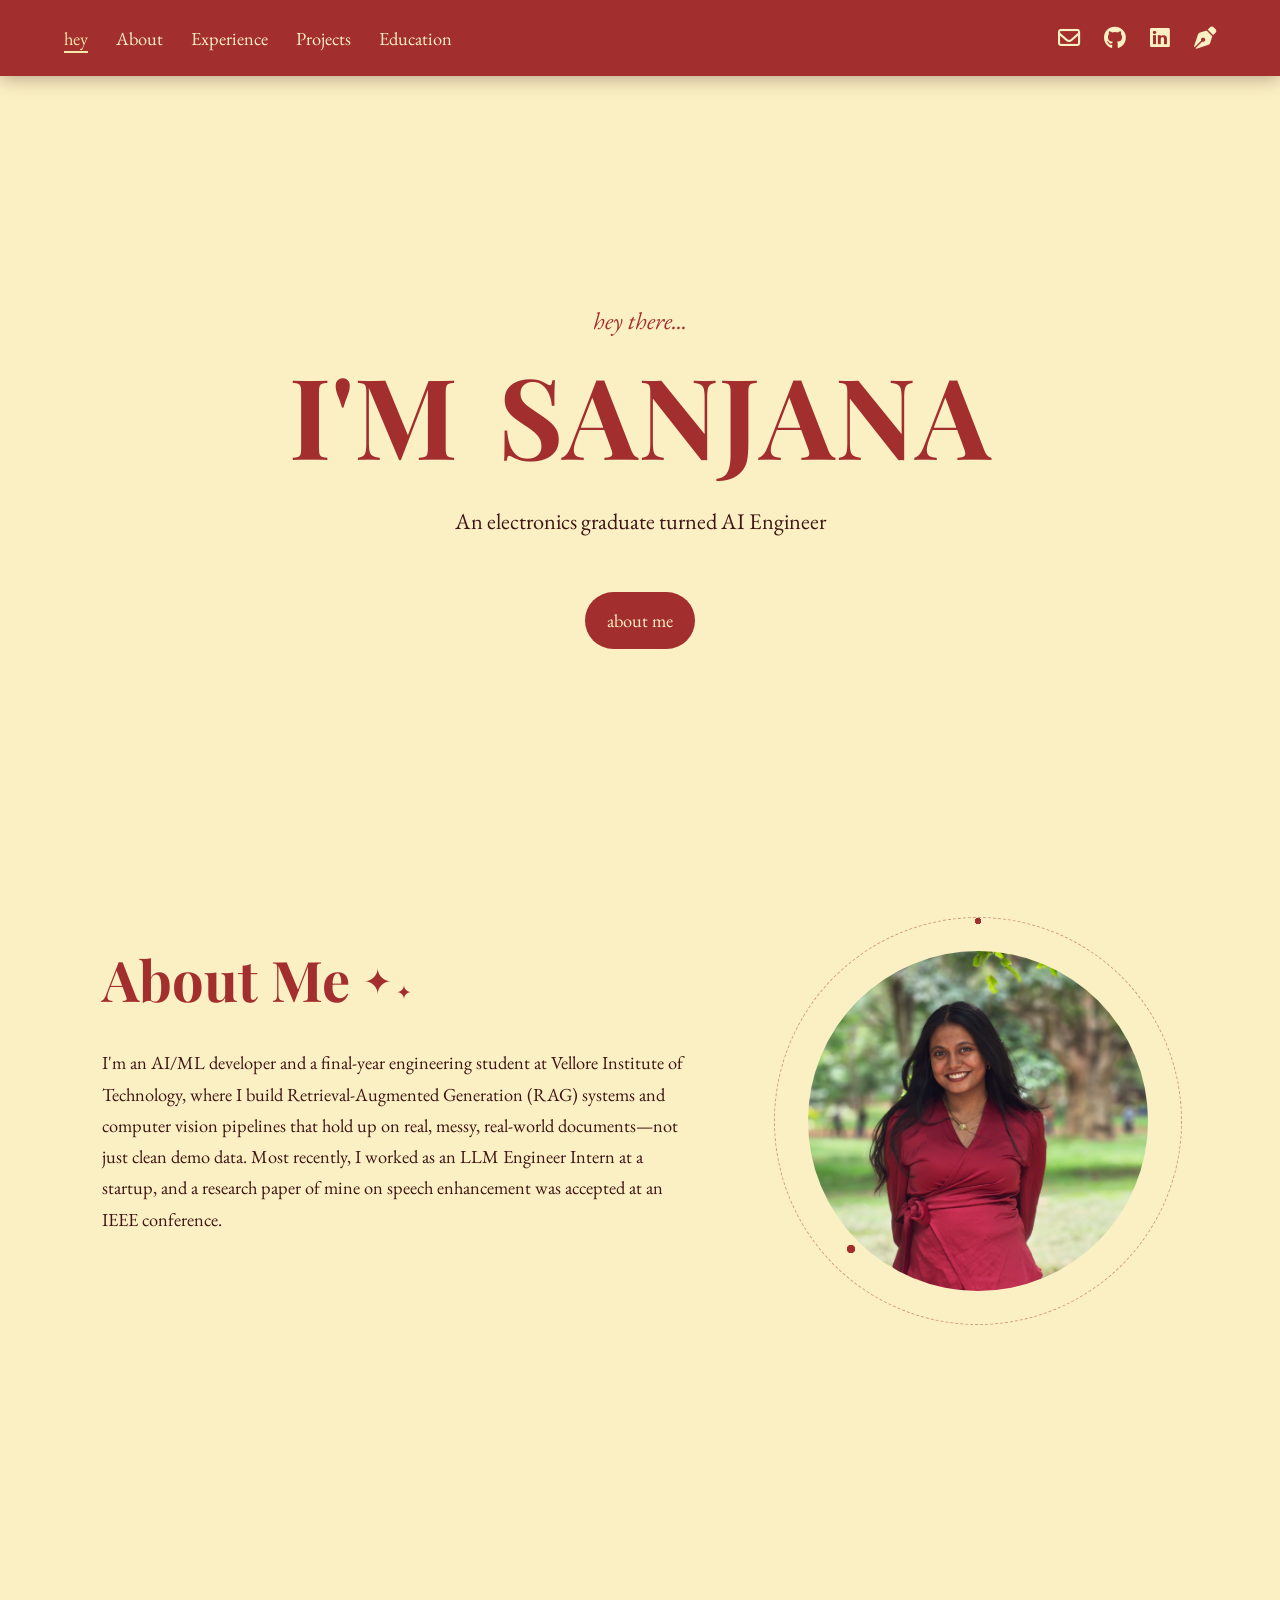
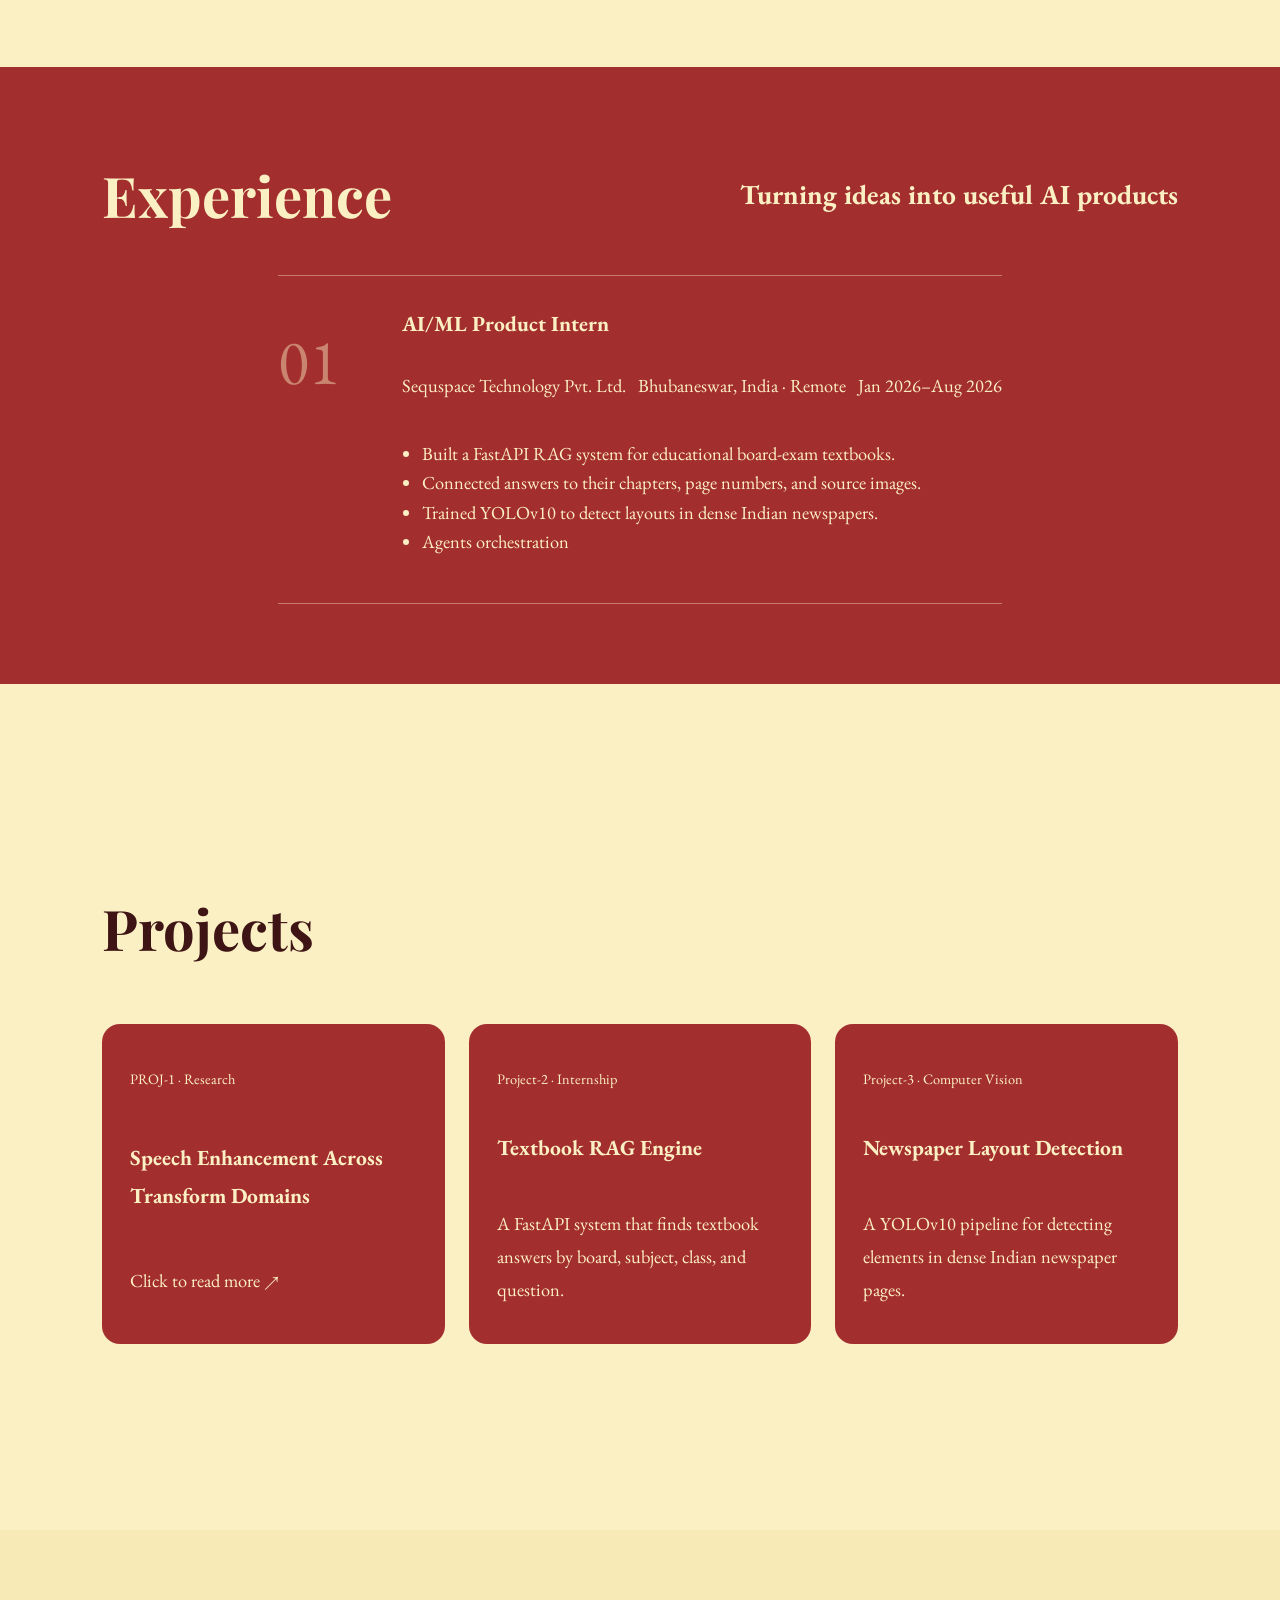
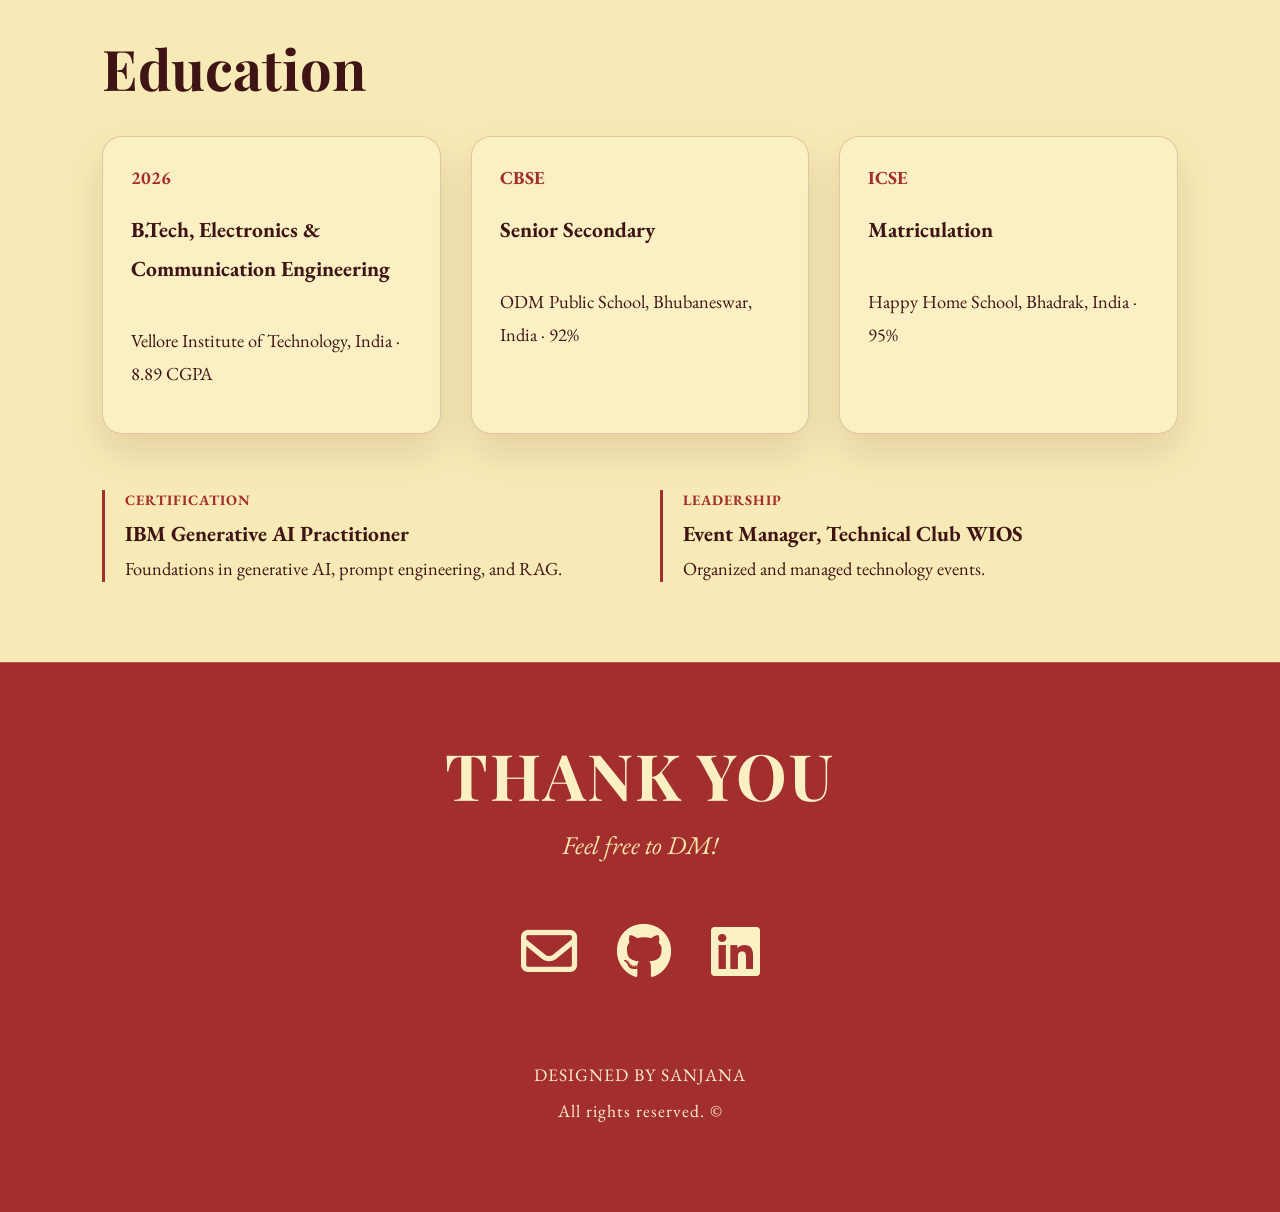
==== index.html @ 7f7005f4 "Rename base.html to index.html" ====
<!DOCTYPE html>
<html lang="en">
    <head>
    <link rel = 'stylesheet' href = 'style.css'>
    <link href="https://fonts.googleapis.com/css2?family=Playfair+Display:wght@700&display=swap" rel="stylesheet">
    <link href="https://fonts.googleapis.com/css2?family=EB+Garamond:ital,wght@0,400;0,500;1,400;1,500&family=Playfair+Display:wght@700&display=swap" rel="stylesheet">
    <link rel="stylesheet" href="https://cdnjs.cloudflare.com/ajax/libs/font-awesome/6.4.0/css/all.min.css">
    <meta charset="UTF-8">
    <meta name="viewport" content="width=device-width, initial-scale=1">
    <title>Sanjana's Portfolio</title>
  </head>
   

    <body>
        <nav>
    <!-- Left side: THESE MUST BE WRAPPED IN THIS DIV -->
    <div class="nav-links">
        <a href="#hey">hey</a>
        <a href="#about">About</a>
        <a href="#experience">Experience</a>
        <a href="#projects">Projects</a>
        <a href="#education">Education</a>
    </div>

    <!-- Right side: Icons -->
    <div class="social-links">
        <a href="mailto:sanjanadas1900@gmail.com"  aria-label="Email">
            <i class="fa-regular fa-envelope"></i>
        </a>
        <a href="https://github.com/dasSanjana" target="_blank" aria-label="GitHub">
            <i class="fa-brands fa-github"></i>
        </a>
        <a href="https://www.linkedin.com/in/sanjana-das-077547277/" target="_blank" aria-label="LinkedIn">
            <i class="fa-brands fa-linkedin"></i>
        </a>
        <a href="https://medium.com/@dassanjana1900" target="_blank" aria-label="Writing/Blog">
            <i class="fa-solid fa-pen-nib"></i>
        </a>
    </div>
</nav>
        <section id = "hey">
        <p class = "intro-text">hey there...</p>
        <h1 class="bounce-name">
  <span style="--i:1">I</span><span style="--i:2">'</span><span style="--i:3">M</span><span class="name-spacer"></span><span style="--i:4">S</span><span style="--i:5">A</span><span style="--i:6">N</span><span style="--i:7">J</span><span style="--i:8">A</span><span style="--i:9">N</span><span style="--i:10">A</span>
</h1>
        <p class="body-text">An electronics graduate turned AI Engineer</p>
        <a class = 'button' href = "#about">about me</a>
        </section>

        <section id="about">
         
  <div class="about-layout">
    <div class="my-info reveal" style="--delay: 0ms">
      <h1>About Me
        <span class="stars">✦<span class="small-star">✦</span></span>
      </h1>
      <p>
        I'm an AI/ML developer and a final-year engineering student at
        Vellore Institute of Technology, where I build Retrieval-Augmented
        Generation (RAG) systems and computer vision pipelines that hold up
        on real, messy, real-world documents—not just clean demo data.
        Most recently, I worked as an LLM Engineer Intern at a startup, and
        a research paper of mine on speech enhancement was accepted at an
        IEEE conference.
      </p>
    </div>

    <div class="about-photo reveal" style="--delay: 150ms">
      <img src="sanjana.jpeg" alt="Portrait of Sanjana">
    </div>
  </div>
  
</section>

        <section id = "experience">
          <div class="experience-header reveal" style="--delay: 0ms">
    <h1>Experience</h1>
    <h2 class="hook">Turning ideas into useful AI products</h2>
</div>
        <article class="exp reveal" style="--delay: 150ms">
          <p class = 'exp-num'>01</p>
        <div class = 'exp-part'>
          <h3>AI/ML Product Intern</h3>
          <div class="company-meta">
           <p class="company">Sequspace Technology Pvt. Ltd.</p>
      <p class="experience-meta">
        Bhubaneswar, India · Remote</p>
        <p class = 'date'>Jan 2026–Aug 2026</p>
      </div>
           <ul class = 'exp-list'>
            <li>Built a FastAPI RAG system for educational board-exam textbooks.</li>
            <li>Connected answers to their chapters, page numbers, and source images.</li>
            <li>Trained YOLOv10 to detect layouts in dense Indian newspapers.</li>
            <li>Agents orchestration</li>
           </ul>
        </div>
        </article>
        </section>

        <section id = "projects">
        <h1 class="reveal" style="--delay: 0ms">Projects</h1>
        <div class = "project-grid">
        <article class="project-card project-card--flip reveal" style="--delay: 100ms">
  <div class="project-inner">
    <div class="project-face project-front">
      <p class="project-kind">PROJ-1 · Research</p>
      <h3>Speech Enhancement Across Transform Domains</h3>
      <p>Click to read more ↗</p>
    </div>

    <div class="project-face project-back">
      <p class="project-kind">IEEE-accepted research</p>
      <h3>Dual-Phase Attention Framework</h3>
      <p>
        A speech-enhancement model using STFT and STDCT to model
        magnitude and phase, with attention-based feature extraction.
      </p>
      <p>Click to return.</p>
    </div>
  </div>
</article>
            <article class="project-card project-card--flip reveal" style="--delay: 200ms">
            <div class = 'project-inner'>
            <div class = 'project-face project-front'>
            <p class="project-kind">Project-2 · Internship</p>
            <h3>Textbook RAG Engine</h3>
            <p>A FastAPI system that finds textbook answers by board, subject, class, and question.</p>
            </div>
            <div class = 'project-face project-back'>
                <p class="project-kind">IEEE-accepted research</p>
      <h3>Dual-Phase Attention Framework</h3>
      <p>
        A speech-enhancement model using STFT and STDCT to model
        magnitude and phase, with attention-based feature extraction.
      </p>
      <p>Move the pointer away to return.</p>
            </div>
            </div>
            </article>

           <article class="project-card project-card--flip reveal" style="--delay: 300ms">
            <div class="project-card--flip">
            <div class = 'project-inner'>
            <div class ='project-face project-front'>
            <p class="project-kind">Project-3 · Computer Vision</p>
            <h3>Newspaper Layout Detection</h3>
            <p>A YOLOv10 pipeline for detecting elements in dense Indian newspaper pages.</p>
            </div>
            <div class = 'project-face project-back'>
                <p class="project-kind">IEEE-accepted research</p>
      <h3>Dual-Phase Attention Framework</h3>
      <p>
        A speech-enhancement model using STFT and STDCT to model
        magnitude and phase, with attention-based feature extraction.
      </p>
      <p>Move the pointer away to return.</p>
            </div>
            </div>
            </article>
        </div>
        </section>

        <section id="education">

  <h2>Education</h2>

  <div class="education-grid">
    <article class="education-card reveal" style="--delay: 70ms">
      <span class="education-year">2026</span>
      <h3>B.Tech, Electronics &amp; Communication Engineering</h3>
      <p>Vellore Institute of Technology, India · 8.89 CGPA</p>
    </article>

    <article class="education-card reveal" style="--delay: 170ms">
      <span class="education-year">CBSE</span>
      <h3>Senior Secondary</h3>
      <p>ODM Public School, Bhubaneswar, India · 92%</p>
    </article>

    <article class="education-card reveal" style="--delay: 270ms">
      <span class="education-year">ICSE</span>
      <h3>Matriculation</h3>
      <p>Happy Home School, Bhadrak, India · 95%</p>
    </article>
  </div>

  <div class="education-extras">
    <article class="education-extra reveal" style="--delay: 70ms">
      <p class="eyebrow">Certification</p>
      <h3>IBM Generative AI Practitioner</h3>
      <p>Foundations in generative AI, prompt engineering, and RAG.</p>
    </article>

    <article class="education-extra reveal" style="--delay: 170ms">
      <p class="eyebrow">Leadership</p>
      <h3>Event Manager, Technical Club WIOS</h3>
      <p>Organized and managed technology events.</p>
    </article>
  </div>
</section>
    </body>
<!-- Footer Section -->
    <footer id="thank-you">
        <h1 class="reveal" style="--delay: 0ms">THANK YOU</h1>
        <p class="dm-message reveal" style="--delay: 100ms">Feel free to DM!</p>
        
        <div class="footer-socials reveal" style="--delay: 150ms">
            <!-- Using your actual links from earlier -->
            <a href="mailto:sanjanadas1900@gmail.com" aria-label="Email"><i class="fa-regular fa-envelope"></i></a>
            <a href="https://github.com/dasSanjana" target="_blank" aria-label="GitHub"><i class="fa-brands fa-github"></i></a>
            <a href="https://www.linkedin.com/in/sanjana-das-077547277/" target="_blank" aria-label="LinkedIn"><i class="fa-brands fa-linkedin"></i></a>
        </div>
        
        <div class="footer-credit reveal" style="--delay: 300ms">
            <p>DESIGNED BY SANJANA</p>
            <p>All rights reserved. &copy;</p>
        </div>
    </footer>

    <script>
  document.querySelectorAll('.project-card--flip').forEach(card => {
    card.addEventListener('click', () => {
      card.classList.toggle('is-flipped');
    });
  });

  // --- SCROLL REVEAL ANIMATIONS ---
  const revealElements = document.querySelectorAll(".reveal");

  const revealObserver = new IntersectionObserver((entries, observer) => {
    entries.forEach((entry) => {
      // When the element scrolls into view...
      if (entry.isIntersecting) {
        entry.target.classList.add("is-visible");
        observer.unobserve(entry.target); // Stop watching once it appears
      }
    });
  }, { 
    threshold: 0.1, // Triggers when 10% of the element is visible
    rootMargin: "0px 0px -50px 0px" // Triggers slightly before it hits the exact bottom
  });

  // Watch every element that has the "reveal" class
  revealElements.forEach((el) => revealObserver.observe(el));


  // --- SCROLL SPY FOR NAVIGATION ---
  const sections = document.querySelectorAll("section");
  const navLinks = document.querySelectorAll(".nav-links a");

  // This sets up a watcher that triggers when a section crosses the middle of your screen
  const scrollObserver = new IntersectionObserver((entries) => {
    entries.forEach((entry) => {
      if (entry.isIntersecting) {
        // First, remove the active class from ALL links
        navLinks.forEach((link) => link.classList.remove("active"));
        
        // Then, find the link that matches the current section and add 'active'
        const activeLink = document.querySelector(`.nav-links a[href="#${entry.target.id}"]`);
        if (activeLink) {
          activeLink.classList.add("active");
        }
      }
    });
  }, {
    // This defines the "trigger zone". 
    // It activates when the section hits the top 40% of the screen.
    rootMargin: "-40% 0px -60% 0px"
  });

  // Tell the observer to watch every section on the page
  sections.forEach((section) => scrollObserver.observe(section));

  // --- HIDE NAV BAR ON FOOTER ---
  const navBar = document.querySelector("nav");
  const footer = document.querySelector("#thank-you");

  const footerObserver = new IntersectionObserver((entries) => {
    entries.forEach((entry) => {
      // If the footer comes onto the screen, hide the nav bar
      if (entry.isIntersecting) {
        navBar.classList.add("nav-hidden");
      } else {
        // If the user scrolls back up, bring the nav bar back down
        navBar.classList.remove("nav-hidden");
      }
    });
  }, {
    threshold: 0.15 // Triggers as soon as the footer is 15% visible
  });

  if (footer) {
    footerObserver.observe(footer);
  }
</script>
</html>
---- style.css ----
:root {
    --cream: #fbf0c4;
  --maroon: #a32e2e;
  --ink: #3e1414;
  --dark-cream:#f7e7a8;
}

* {
    box-sizing: border-box;
}

html { 
    scroll-behavior: smooth;
}

body {
    margin: 0;
    background: var(--cream);
    color: var(--ink);
    font-family: 'EB Garamond', serif; /* Applies the new classic font */
    font-size: 1.15rem; /* Makes it slightly larger and easier to read */
    line-height: 1.8; /* Gives the text that airy, spaced-out look */
}


nav {
    position: sticky;
    top: 0;
    background-color: var(--maroon);
    z-index: 10;
    display: flex;
    justify-content: space-between; /* This pushes the two div groups to opposite sides */
    align-items: center;
    padding: 18px 5%; 
    box-shadow: 0 4px 16px rgba(62, 20, 20, 0.3);
}

.nav-links {
    display: flex;
    gap: 28px;
}

.nav-links a {
    color: var(--cream);
    text-decoration: none;
}
.nav-links a.active {
    text-decoration: underline;
    text-underline-offset: 6px; /* Pushes the underline down slightly so it looks premium */
    text-decoration-thickness: 2px;
    color:var(--dark-cream); /* Brightens the active link slightly */
}
.nav-links a:hover {
    text-decoration: underline;
}

/* This controls the icon group */
.social-links {
    display: flex;
    gap: 24px; /* This creates the decent amount of space between your icons */
    align-items: center;
}

.social-links a {
    color: var(--cream);
    font-size: 1.4rem; /* Makes the icons a good size */
    text-decoration: none;
}

.social-links a:hover {
    color: #fff;
    transform: translateY(-2px); /* Slight bounce effect on hover */
}
section {
  /* Increase the top padding (110px) to give your titles plenty of breathing room below the nav */
  padding: 110px 8% 80px 8%; 
  
  /* CRITICAL: Set this to match your nav bar's exact height so it doesn't expose the previous section */
  scroll-margin-top: 74px; 
}

#hey {
    min-height: 85vh;
    display: flex;
    flex-direction: column;
    justify-content: center;
    align-items: center;
    text-align: center;
    gap: 16px; /* This dictates the exact, even space between every element */
}

#hey h1{
    color: var(--maroon);
    font-size: clamp(3rem, 10vw, 7rem);

}

#hey p, 
#hey h1 {
    margin: 0;
}

.button{
    padding: 12px 22px;
    color: var(--cream);
    background : var(--maroon);
    border-radius: 80px;
    text-decoration: none;
}

.button:hover {
  background: var(--maroon-dark, #800000); 
  cursor: pointer;
}

.intro-text{
    color: var(--maroon)
}

.body-text{
    color: var(--ink);
}

#experience,
#projects {
  min-height: calc(100vh - 54px);
  display: flex;
  flex-direction: column;
  justify-content: center;
}
.project-grid {
    display: grid;
    grid-template-columns: repeat(auto-fit, minmax(240px, 1fr));
    gap : 24px;
    margin-top: 28px;
}


.project-card{
    min-height: 300px;
    padding: 28px;
    display: flex;
    flex-direction: column;
    justify-content: space-between;
    color : var(--cream);
    background: var(--maroon);
    border-radius: 18px;
    transition: transform 0.25s ease, box-shadow 0.25s ease;

}

.project-card:hover {
  transform: translateY(-6px);
  box-shadow: 0 14px 30px rgba(62, 20, 20, 0.2);
}

.project-kind {
  font-size: 0.9rem;
}

.project-card--flip {
  min-height: 320px;
  padding: 0;
  display: block;
  background: transparent;
  perspective: 1000px;
}

.project-card--flip .project-inner {
  position: relative;
  height: 320px;
  transform-style: preserve-3d;
  transition: transform 0.7s ease;
}

.project-card--flip .project-face {
  position: absolute;
  inset: 0;
  display: flex;
  flex-direction: column;
  justify-content: space-between;
  padding: 28px;
  border-radius: 18px;
  backface-visibility: hidden;
}

.project-card--flip .project-front {
  color: var(--cream);
  background: var(--maroon);
}

.project-card--flip .project-back {
  color: var(--ink);
  background: #fcf5d6;
  transform: rotateY(180deg);
}

.project-card--flip.is-flipped .project-inner {
  transform: rotateY(180deg);
}

#experience{
  color: var(--cream);
  background-color: var(--maroon);
  min-height: 300px;
  padding: 80px 8%;

}

#experience .exp{
  padding: 28px 0;
  margin: 32px auto 0;
  max-width: 1000px;
  display: grid;
  grid-template-columns: 100px 1fr;
  gap: 24px;
  border-top: 1px solid rgba(251, 240, 196, 0.4);
  border-bottom: 1px solid rgba(251, 240, 196, 0.4);
}

#experience .exp-num{
  margin: 0;
  color: rgba(251, 240, 196, 0.45);
  font-size: 4rem;
}

#experience .exp-part h3{
   margin: 0 0 8px;
}

#experience .exp-list {
  padding-left: 20px;
  line-height: 1.6;
}
@media (max-width: 600px) {
#experience .exp{
     grid-template-columns: 1fr;
    gap: 8px;
}
}

#experience .experience-header {
    display: flex;
    justify-content: space-between;
    align-items: center;
}

.company-meta {
    display: flex;
    gap: 12px;
}

#education {
  background-color : var(--dark-cream);
}

#experience .experience-header h1 {
  font-family: 'Playfair Display', serif; /* Matches the "About Me" font style */
  font-size: 3.5rem; /* Matches the size of your "About Me" heading */
  margin: 0;
  line-height: 1;
}
#education .college {
  padding: 28px;
  display: flex;
  min-height: 200px;
  padding: 28px;
  border-radius: 18px;
  box-shadow: 0 4px 8px 0 rgba(0,0,0,0.2);
  overflow: hidden;
}

#education {
  background-color: #f8eab6;
}

.education-grid {
  display: grid;
  grid-template-columns: repeat(3, minmax(0, 1fr));
  gap: clamp(18px, 2.3vw, 32px);
}

.education-card {
  /* REDUCED: Removed the huge 248px minimum height. 
     A smaller minimum keeps them looking like cards without being unnecessarily giant. */
  min-height: 160px; 
  
  /* REDUCED: Tighter padding so the content doesn't look lost inside a huge box */
  padding: 24px 28px; 
  
  background: var(--cream);
  border: 1px solid rgba(122, 31, 31, 0.2);
  border-radius: 20px;
  box-shadow: 0 18px 40px rgba(74, 20, 20, 0.12);
  
  /* NEW: Pushes the text closer together inside the card */
  display: flex;
  flex-direction: column;
  justify-content: flex-start;
  gap: 8px;
}

.education-year {
  display: block;
  margin-bottom: 8px; /* REDUCED from 24px to tighten up the spacing */
  color: var(--maroon);
  font-weight: bold;
}

.education-card h3,
.education-extra h3 {
  margin: 0 0 10px;
  color: var(--ink);
}

#projects h1,
#education h1,
#education h2 {
  font-family: 'Playfair Display', serif; 
  font-size: 3.5rem; 
  margin: 0 0 40px 0; /* Gives a nice breathing room before the cards start */
  line-height: 1;
}
.education-extras {
  display: grid;
  grid-template-columns: 1fr 1fr;
  gap: 40px;
  margin-top: 56px;
}

.education-extra {
  padding-left: 20px;
  border-left: 3px solid var(--maroon);
  
  /* NEW: Turns the block into a vertical stack and controls the exact spacing */
  display: flex;
  flex-direction: column;
  justify-content: flex-start; /* Stops the text from stretching vertically */
  gap: 8px; /* Tightly packs the eyebrow, title, and description together */
}

.education-extra p, 
.education-extra h3 {
  margin: 0 !important; 
  line-height: 1.4; /* Makes the individual lines slightly tighter than the global body text */
}

.education-extra .eyebrow {
  color: var(--maroon);
  font-size: 0.9rem;
  font-weight: bold;
  text-transform: uppercase;
  letter-spacing: 1px;
}

.reveal {
  opacity: 0;
  transform: translateY(40px);
  /* Uses the premium smooth curve from your hero section */
  transition: opacity 0.8s cubic-bezier(0.2, 0.8, 0.2, 1), transform 0.8s cubic-bezier(0.2, 0.8, 0.2, 1);
  transition-delay: var(--delay, 0ms);
}

/* The ending state (visible and in place) */
.reveal.is-visible {
  opacity: 1;
  transform: translateY(0);
}

@media (max-width: 900px) {
  .education-grid {
    grid-template-columns: 1fr;
  }
}

@media (max-width: 700px) {
  .education-extras {
    grid-template-columns: 1fr;
  }
}

#about {
  padding: 110px 8% 140px 8%;
  display: block;
  min-height: calc(100vh - 74px); 
}

#about .about-layout {
  width: 100%;
  display: grid;
  grid-template-columns: minmax(0, 1.2fr) minmax(240px, 0.8fr);
  align-items: start; /* CRITICAL FIX: Aligns the text to the top instead of pushing it down */
  gap: clamp(32px, 6vw, 80px);
}

#about .my-info {
  display: flex;
  flex-direction: column;
  align-items: flex-start;
  gap: 20px;
  max-width: 700px;
}


#about .my-info h1 {
  color: var(--maroon);
  font-family: 'Playfair Display', serif;
  margin: 0 0 20px 0;
  font-size: 3.5rem; /* Increases the heading size */
  line-height: 1; /* Keeps the spacing tight */
}

#about .my-info p {
  margin: 0;
  line-height: 1.7;
}
#about .about-photo {
  position: relative;
  justify-self: center;
  align-self: center; /* Keeps the photo vertically centered even though the text moved up */
  width: min(100%, 340px);
  aspect-ratio: 1;
}

#about .about-photo::before {
  content: "";
  position: absolute;
  inset: -34px;
  border: 1.5px dashed rgba(163, 46, 46, 0.45);
  border-radius: 50%;
  animation: orbit-spin 30s linear infinite;
  pointer-events: none;
}

#about .about-photo::after {
  content: "";
  position: absolute;
  inset: -34px;
  background:
    radial-gradient(circle, var(--maroon) 0 3px, transparent 3.5px)
      50% 0 / 8px 8px no-repeat,
    radial-gradient(circle, var(--maroon) 0 4px, transparent 4.5px)
      18% 82% / 10px 10px no-repeat;
  animation: orbit-spin 18s linear infinite;
  pointer-events: none;
}

#about .about-photo img {
  display: block;
  width: 100%;
  height: 100%;
  object-fit: cover;
  border-radius: 50%;
  box-shadow: 0 0 0 8px var(--cream);
  animation: photo-float 5s ease-in-out infinite;
}
.stars {
  color: var(--maroon);
  font-size: 2.2rem;
  display: inline-block;
  position: relative;
  font-weight: normal; /* Prevents the star from looking too bold/distorted */
  transform: translateY(-8px); /* Lifts the stars slightly above the text */
}

/* Styles the secondary, smaller star */
.small-star {
  font-size: 1.2rem;
  position: absolute;
  bottom: -4px; /* Pushes the small star down */
  right: -20px; /* Pushes the small star to the right */
}

@keyframes orbit-spin {
  to {
    transform: rotate(360deg);
  }
}
@media (max-width: 700px) {
  #about .about-photo {
    width: min(70vw, 280px);
  }
}

@media (prefers-reduced-motion: reduce) {
  #about .about-photo::before,
  #about .about-photo::after {
    animation: none;
  }
}

@keyframes photo-float {
  0%, 100% {
    transform: translateY(0);
  }
  50% {
    transform: translateY(-8px);
  }
}

/* Keep the fade up for the other elements */
@keyframes fadeSlideUp {
  0% { opacity: 0; transform: translateY(25px); }
  100% { opacity: 1; transform: translateY(0); }
}

#hey .intro-text {
  font-size: 1.5rem; /* Increased font size */
  font-style: italic; /* Matches the reference design */
  margin: 0; /* Removes the default spacing */
  color: var(--maroon);
  
  /* Keep your existing animation properties here */
  opacity: 0;
  animation: fadeSlideUp 0.8s cubic-bezier(0.2, 0.8, 0.2, 1) forwards;
}

#hey .body-text {
  font-size: 1.4rem; /* Increased font size */
  margin: 15px 0 35px 0; /* 15px gap above, 35px gap below before the button */
  color: var(--ink);
  opacity: 0;
  animation: fadeSlideUp 0.8s cubic-bezier(0.2, 0.8, 0.2, 1) forwards;
  animation-delay: 0.8s;
}/* Waits until the bounce is almost done */


#hey .button {
  opacity: 0;
  animation: fadeSlideUp 0.8s cubic-bezier(0.2, 0.8, 0.2, 1) forwards;
  animation-delay: 1s;
}

/* --- NEW: The Canva-Style Bounce for the Name --- */
.bounce-name {
    font-family: 'Playfair Display', serif; 
    text-transform: uppercase; 
    color: var(--maroon);
    font-size: clamp(3rem, 10vw, 7rem);
    font-weight: 700; 
    line-height: 1; /* FIX: This stops the global 1.8 line-height from creating massive gaps */
}

.bounce-name span:not(.name-spacer) {
  display: inline-block; 
  opacity: 0; 
  animation: letterBounce 0.8s cubic-bezier(0.2, 0.8, 0.2, 1) forwards;
  animation-delay: calc(var(--i) * 0.08s + 0.15s);
}
/* The actual bounce keyframes */
@keyframes letterBounce {
  0% {
    opacity: 0;
    transform: translateY(30px);
  }
  40% {
    opacity: 1;
    transform: translateY(-20px); /* Bounces up */
  }
  70% {
    opacity: 1;
    transform: translateY(5px);  /* Dips slightly down */
  }
  100% {
    opacity: 1;
    transform: translateY(0);    /* Rests at baseline */
  }
}

.name-spacer {
  display: inline-block;
  width: 0.35em; /* Adjust this value up or down (e.g., 0.2em or 0.5em) to get the perfect gap */
}

/* --- FOOTER STYLES --- */
#thank-you {
    background-color: var(--maroon);
    color: var(--cream);
    min-height: 60vh;
    display: flex;
    flex-direction: column;
    justify-content: center;
    align-items: center;
    text-align: center;
    padding: 80px 5%;
    border-top: 1px solid rgba(251, 240, 196, 0.2); /* Soft separator line */
}

#thank-you h1 {
    font-family: 'Playfair Display', serif;
    font-size: 4rem; /* Big and elegant */
    letter-spacing: 2px;
    margin: 0 0 40px 0;
    line-height: 1;
}

.footer-socials {
    display: flex;
    gap: 40px;
    margin-bottom: 50px;
}

.footer-socials a {
    color: var(--cream);
    font-size: 3.5rem; /* Larger than the nav bar icons */
    transition: transform 0.4s cubic-bezier(0.2, 0.8, 0.2, 1), color 0.3s ease;
}

.footer-socials a:hover {
    color: #fff;
    transform: translateY(-6px) scale(1.05); /* Premium float-up effect */
}

.footer-credit p {
    margin: 5px 0;
    font-size: 1.1rem;
    letter-spacing: 1px;
}

/* --- NAV BAR TRANSITION --- */
/* Add this specific class to smoothly hide the nav bar */
nav.nav-hidden {
    transform: translateY(-100%);
}

.dm-message {
    font-family: 'EB Garamond', serif;
    font-size: 1.6rem;
    font-style: italic;
    color: var(--dark-cream); /* Uses your darker cream for a premium look */
    margin: -25px 0 35px 0; /* Pulls it up closer to the heading, pushes icons down */
}
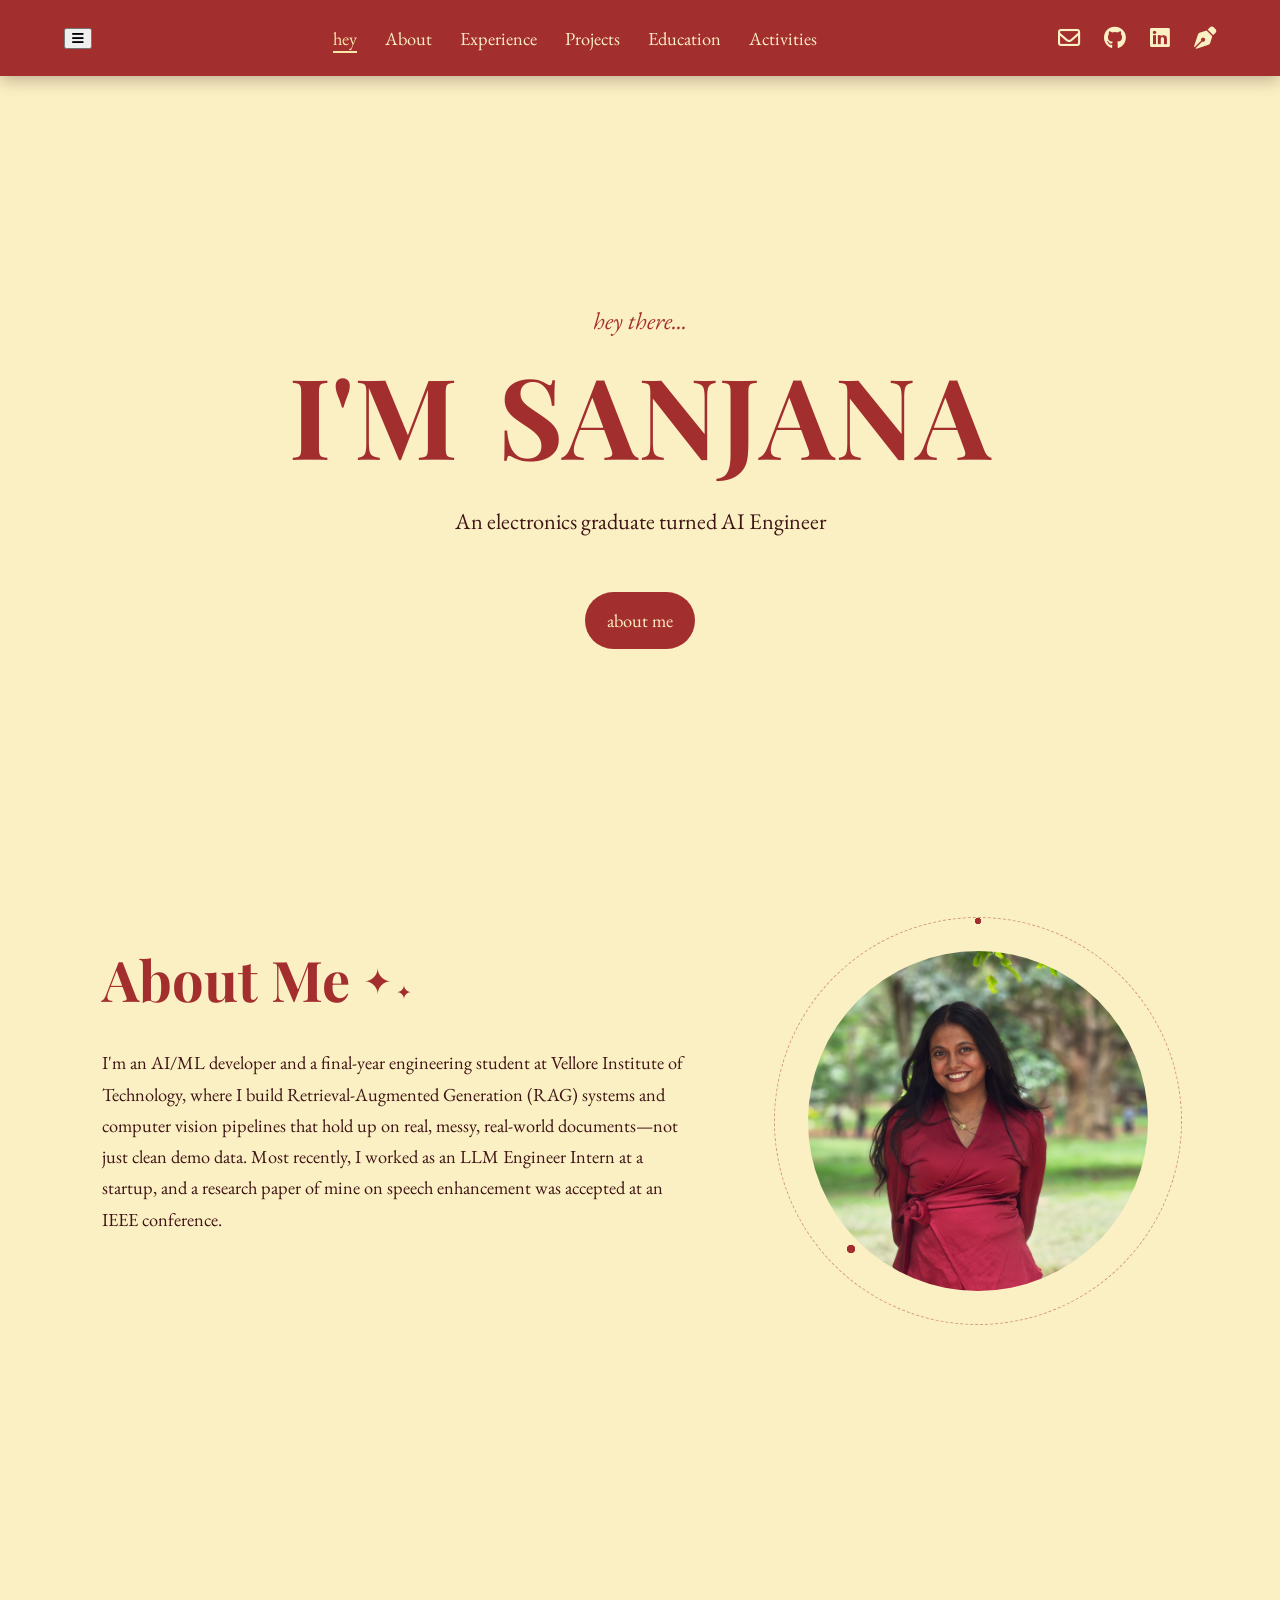
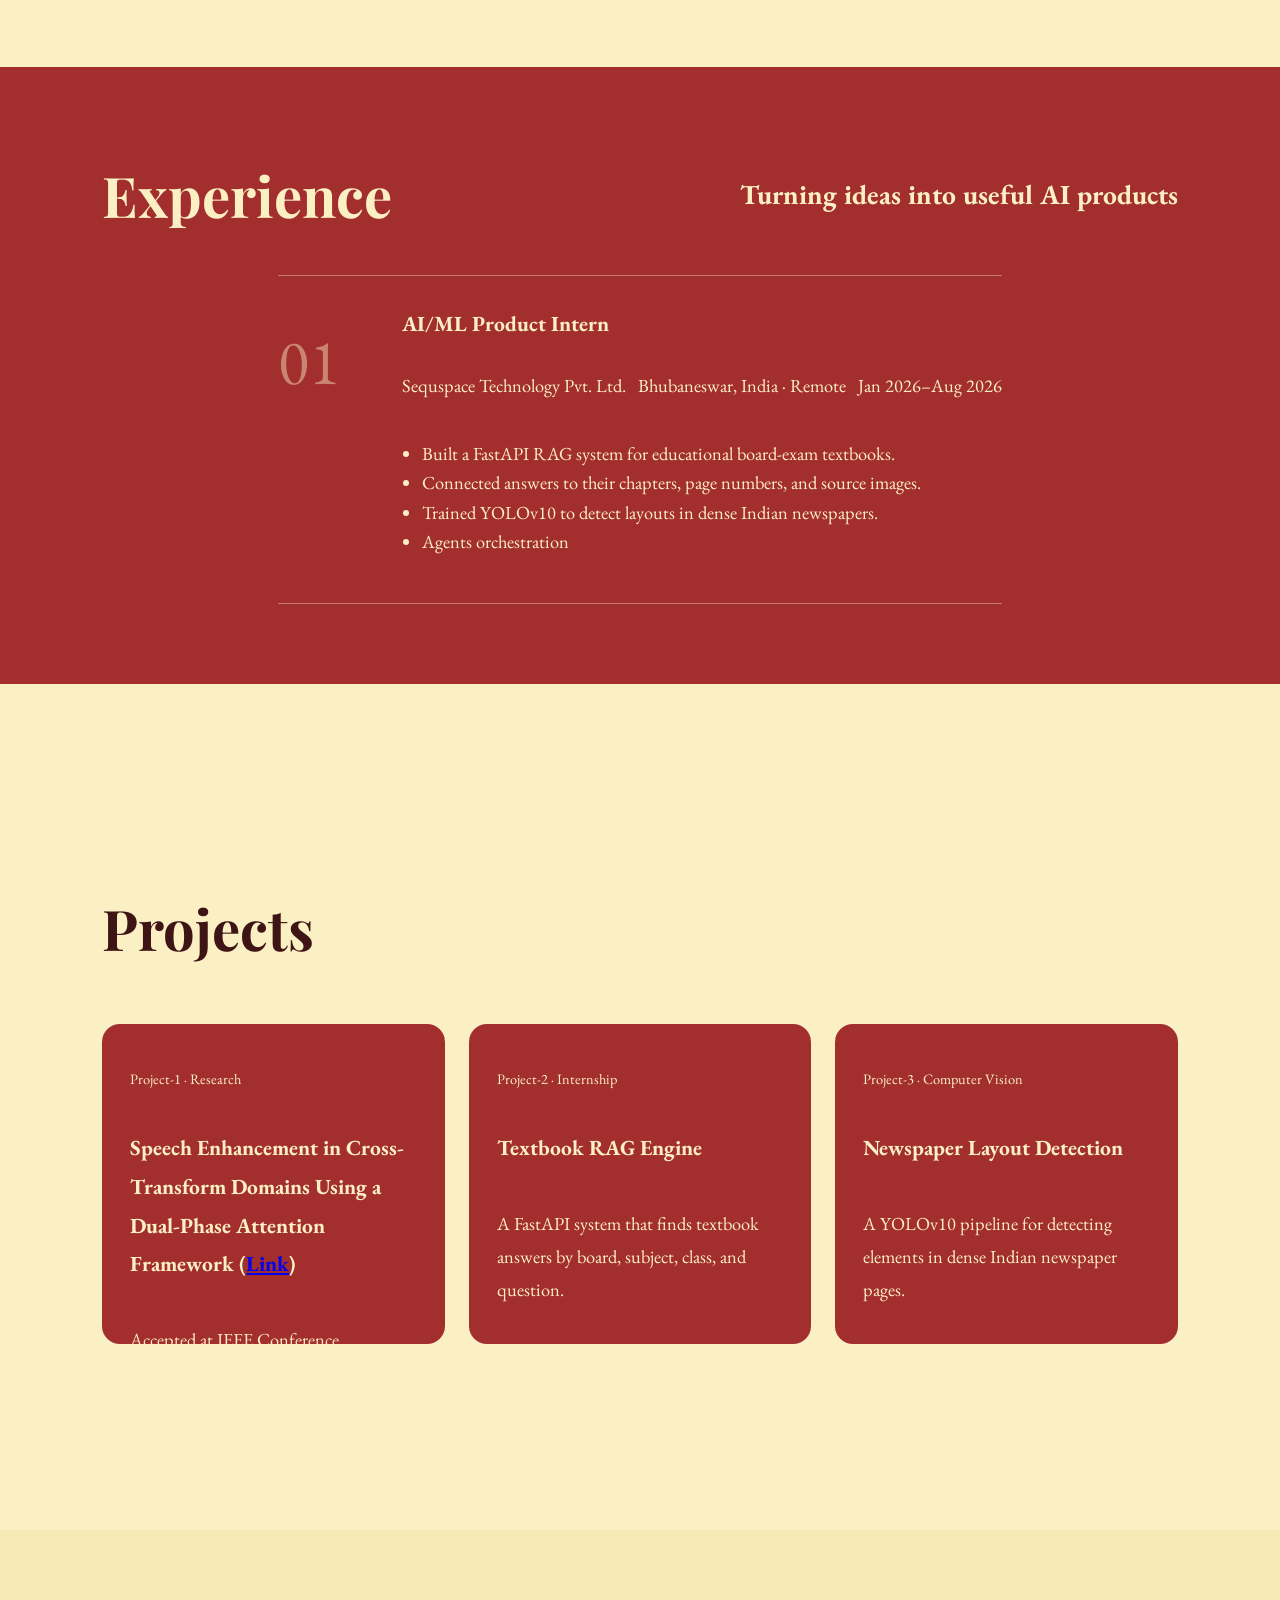
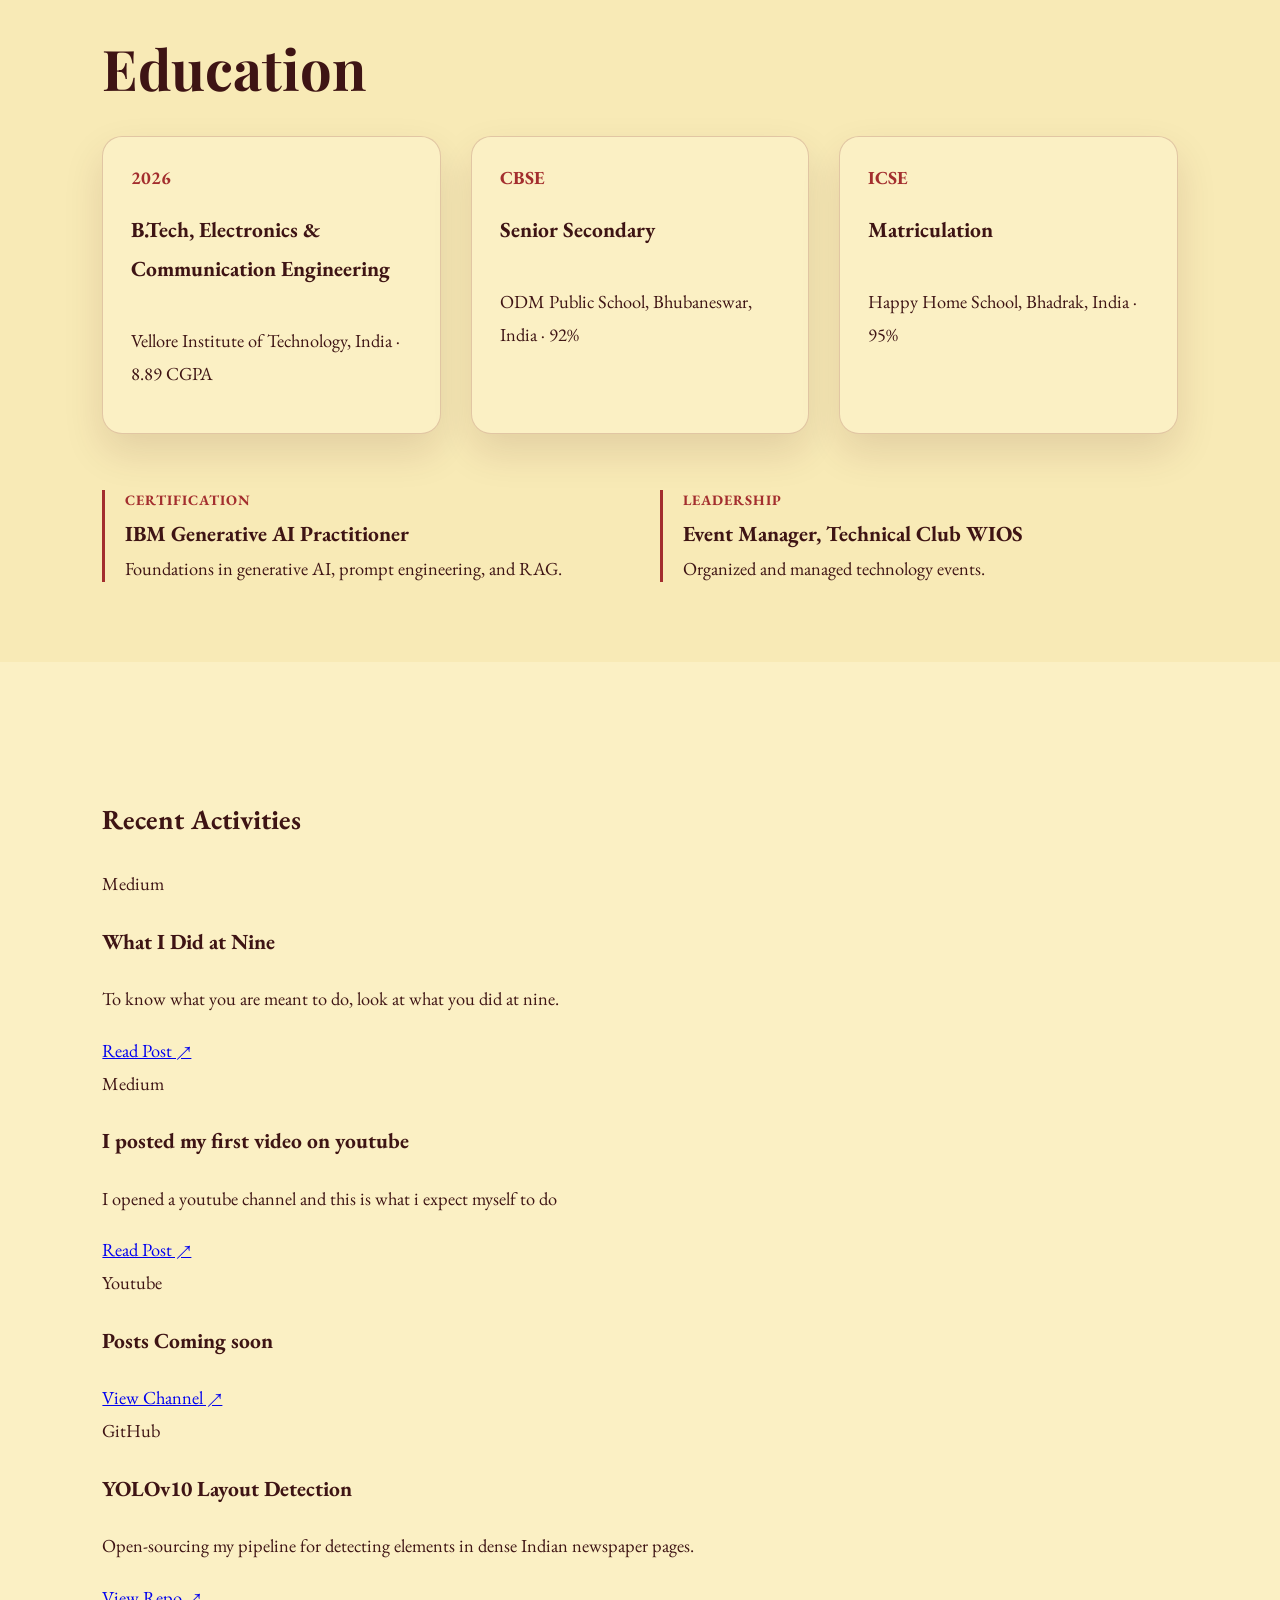
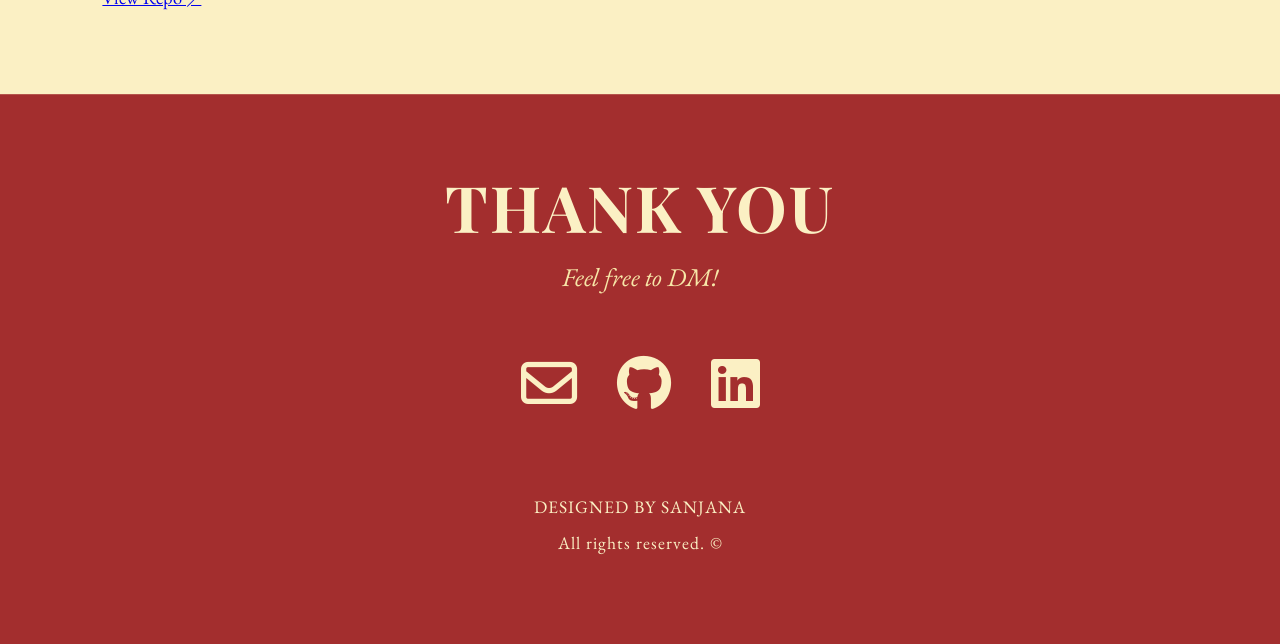
==== commit 0ef5b311: "Enhance project details and added recent activities Updated project descriptions and added new activ" ====
--- a/index.html
+++ b/index.html
@@ -13,6 +13,9 @@
 
     <body>
         <nav>
+          <button class="menu-btn" aria-label="Toggle Menu">
+        <i class="fa-solid fa-bars"></i>
+    </button>
     <!-- Left side: THESE MUST BE WRAPPED IN THIS DIV -->
     <div class="nav-links">
         <a href="#hey">hey</a>
@@ -20,6 +23,7 @@
         <a href="#experience">Experience</a>
         <a href="#projects">Projects</a>
         <a href="#education">Education</a>
+        <a href="#activities">Activities</a>
     </div>
 
     <!-- Right side: Icons -->
@@ -103,20 +107,23 @@
         <article class="project-card project-card--flip reveal" style="--delay: 100ms">
   <div class="project-inner">
     <div class="project-face project-front">
-      <p class="project-kind">PROJ-1 · Research</p>
-      <h3>Speech Enhancement Across Transform Domains</h3>
+      <p class="project-kind">Project-1 · Research</p>
+      <h3>Speech Enhancement in Cross-Transform Domains Using a Dual-Phase Attention
+Framework
+(<a href="https://ieeexplore.ieee.org/document/11380802">Link</a>)</h3>
+      <p>Accepted at IEEE Conference</p>
       <p>Click to read more ↗</p>
     </div>
 
     <div class="project-face project-back">
-      <p class="project-kind">IEEE-accepted research</p>
-      <h3>Dual-Phase Attention Framework</h3>
-      <p>
-        A speech-enhancement model using STFT and STDCT to model
-        magnitude and phase, with attention-based feature extraction.
-      </p>
-      <p>Click to return.</p>
-    </div>
+  <h4>Python</h4>
+  <ul>
+    <li>Developed a dual-phase SE model using STFT and STDCT for efficient magnitude and phase modeling</li>
+    <li>Implemented real-time inference with attention-based feature extraction (MSFE, CSAtt)</li>
+    <li>Reduced computational cost while improving speech quality using DNNs.</li>
+  </ul>
+  <p>Click to return.</p>
+</div>
   </div>
 </article>
             <article class="project-card project-card--flip reveal" style="--delay: 200ms">
@@ -125,15 +132,18 @@
             <p class="project-kind">Project-2 · Internship</p>
             <h3>Textbook RAG Engine</h3>
             <p>A FastAPI system that finds textbook answers by board, subject, class, and question.</p>
+            <p>Click to read more ↗</p>
             </div>
             <div class = 'project-face project-back'>
-                <p class="project-kind">IEEE-accepted research</p>
-      <h3>Dual-Phase Attention Framework</h3>
-      <p>
-        A speech-enhancement model using STFT and STDCT to model
-        magnitude and phase, with attention-based feature extraction.
-      </p>
-      <p>Move the pointer away to return.</p>
+      <h4>FastAPI, Python, Qdrant, Ollama (LLaVA), OpenCV, SentenceTransformers, pdfplumber</h4>
+      <ul>
+  <li><strong>Automated Multimodal Ingestion:</strong> Built a custom PDF parsing pipeline using pdfplumber and OpenCV to dynamically detect, crop, clean, and extract complex figure regions and diagrams from raw textbooks.</li>
+  <li><strong>AI Image Captioning:</strong> Integrated Ollama's LLaVA vision model to automatically generate descriptive captions for all extracted diagrams, making visual content fully searchable alongside the text.</li>
+  <li><strong>Metadata-Rich Vector Search:</strong> Embedded text and image captions using SentenceTransformers and upserted them into a Qdrant vector database, implementing strict metadata filtering capabilities (by board, class, subject, and academic year).</li>
+  <li><strong>Custom Semantic Scoring Algorithm:</strong> Engineered a retrieval ranking system that accurately pairs retrieved text chunks with the most relevant diagrams using a weighted combination of cosine similarity, keyword matching, and page-proximity bonuses.</li>
+  <li><strong>High-Performance REST API:</strong> Exposed the complete ingestion and retrieval pipelines via FastAPI endpoints, delivering strict, context-grounded LLM responses directly mapped to source files, page numbers, and image URLs.</li>
+</ul>
+      <p>Click to return.</p>
             </div>
             </div>
             </article>
@@ -145,15 +155,17 @@
             <p class="project-kind">Project-3 · Computer Vision</p>
             <h3>Newspaper Layout Detection</h3>
             <p>A YOLOv10 pipeline for detecting elements in dense Indian newspaper pages.</p>
+            <p>Click to read more ↗</p>
             </div>
             <div class = 'project-face project-back'>
-                <p class="project-kind">IEEE-accepted research</p>
-      <h3>Dual-Phase Attention Framework</h3>
-      <p>
-        A speech-enhancement model using STFT and STDCT to model
-        magnitude and phase, with attention-based feature extraction.
-      </p>
-      <p>Move the pointer away to return.</p>
+      <h4>Python, YOLOv10, Computer Vision (OpenCV), Web Automation, Data Engineering</h4>
+        <ul>
+  <li><strong>Large-Scale Web Automation:</strong> Engineered automated scripts to continuously scrape and download regional e-papers across multiple independent web sources, creating a steady data ingestion pipeline.</li>
+  <li><strong>Custom Data Pre-Processing:</strong> Designed and implemented a custom pre-processing pipeline utilizing Logical Entity Grouping techniques. This crucial step organized messy, unstructured e-paper data into logical blocks before feeding it to the model, drastically improving detection accuracy.</li>
+  <li><strong>YOLOv10 Fine-Tuning:</strong> Annotated 100 newspaper pages,trained and adapted a YOLOv10 layout detection model specifically for the unique architectural complexities of Indian newspapers, overcoming the limitations of standard Western-trained document models.</li>
+  <li><strong>Advanced Post-Processing:</strong> Developed specialized post-processing logic to refine the model's bounding box outputs, ensuring highly accurate extraction of distinct newspaper elements like headlines, columns, images, and captions.</li>
+</ul>
+      <p>Click to return.</p>
             </div>
             </div>
             </article>
@@ -196,6 +208,52 @@
       <h3>Event Manager, Technical Club WIOS</h3>
       <p>Organized and managed technology events.</p>
     </article>
+  </div>
+</section>
+<section id="activities">
+  <h1 class="reveal" style="--delay: 0ms">Recent Activities</h1>
+  
+  <div class="carousel-container reveal" style="--delay: 150ms">
+   
+    <div class="activity-card active" onclick="moveToCard(this)">
+      <div class="card-content">
+        <span class="activity-tag">Medium</span>
+        <h3>What I Did at Nine</h3>
+        <p>To know what you are meant to do, look at what you did at nine.</p>
+        <a href="https://medium.com/@dassanjana1900/what-i-did-at-nine-a5fb6e8def65">Read Post ↗</a>
+      </div>
+    </div>
+    
+ 
+    <div class="activity-card active" onclick="moveToCard(this)">
+      <div class="card-content">
+        <span class="activity-tag">Medium</span>
+        <h3>I posted my first video on youtube</h3>
+        <p>I opened a youtube channel and this is what i expect myself to do</p>
+        <a href="https://medium.com/@dassanjana1900/i-posted-my-first-video-on-youtube-b4416aced08f">Read Post ↗</a>
+      </div>
+    </div>
+    
+    
+   
+    <div class="activity-card" onclick="moveToCard(this)">
+      <div class="card-content">
+        <span class="activity-tag">Youtube</span>
+        <h3>Posts Coming soon</h3>
+        <p></p>
+        <a href="https://www.youtube.com/@Sawnjawna19">View Channel ↗</a>
+      </div>
+    </div>
+    
+    
+    <div class="activity-card prev" onclick="moveToCard(this)">
+      <div class="card-content">
+        <span class="activity-tag">GitHub</span>
+        <h3>YOLOv10 Layout Detection</h3>
+        <p>Open-sourcing my pipeline for detecting elements in dense Indian newspaper pages.</p>
+        <a href="#">View Repo ↗</a>
+      </div>
+    </div>
   </div>
 </section>
     </body>
@@ -292,5 +350,70 @@
   if (footer) {
     footerObserver.observe(footer);
   }
+
+  // --- CAROUSEL LOGIC ---
+  const cards = Array.from(document.querySelectorAll('.activity-card'));
+  let currentIndex = 0;
+  let autoplayTimer;
+
+  function updateCarousel() {
+    // Remove all state classes
+    cards.forEach(card => {
+      card.classList.remove('active', 'prev', 'next');
+    });
+
+    // Calculate the indices for previous and next cards
+    const prevIndex = (currentIndex === 0) ? cards.length - 1 : currentIndex - 1;
+    const nextIndex = (currentIndex === cards.length - 1) ? 0 : currentIndex + 1;
+
+    // Apply the classes to trigger the CSS transitions
+    cards[currentIndex].classList.add('active');
+    cards[prevIndex].classList.add('prev');
+    cards[nextIndex].classList.add('next');
+  }
+
+  // Moves the carousel to the next card
+  function nextSlide() {
+    currentIndex = (currentIndex === cards.length - 1) ? 0 : currentIndex + 1;
+    updateCarousel();
+  }
+
+  // Allows clicking side cards to bring them to the center
+  function moveToCard(clickedCard) {
+    if (clickedCard.classList.contains('active')) return;
+    
+    currentIndex = cards.indexOf(clickedCard);
+    updateCarousel();
+    
+    // Reset the auto-play timer so it doesn't skip immediately after you click
+    resetAutoplay();
+  }
+
+  function resetAutoplay() {
+    clearInterval(autoplayTimer);
+    autoplayTimer = setInterval(nextSlide, 4000); // Changes every 4 seconds
+  }
+
+  // Initialize
+  updateCarousel();
+  resetAutoplay();
+
+
+  //  MOBILE MENU TOGGLE 
+  const menuBtn = document.querySelector('.menu-btn');
+  const navLinksContainer = document.querySelector('.nav-links');
+  const mobileLinks = document.querySelectorAll('.nav-links a');
+
+  // Toggle the menu when clicking the hamburger button
+  menuBtn.addEventListener('click', () => {
+      navLinksContainer.classList.toggle('menu-open');
+  });
+
+  // to automatically close the menu when you click any link
+  mobileLinks.forEach(link => {
+      link.addEventListener('click', () => {
+          navLinksContainer.classList.remove('menu-open');
+      });
+  });
 </script>
 </html>
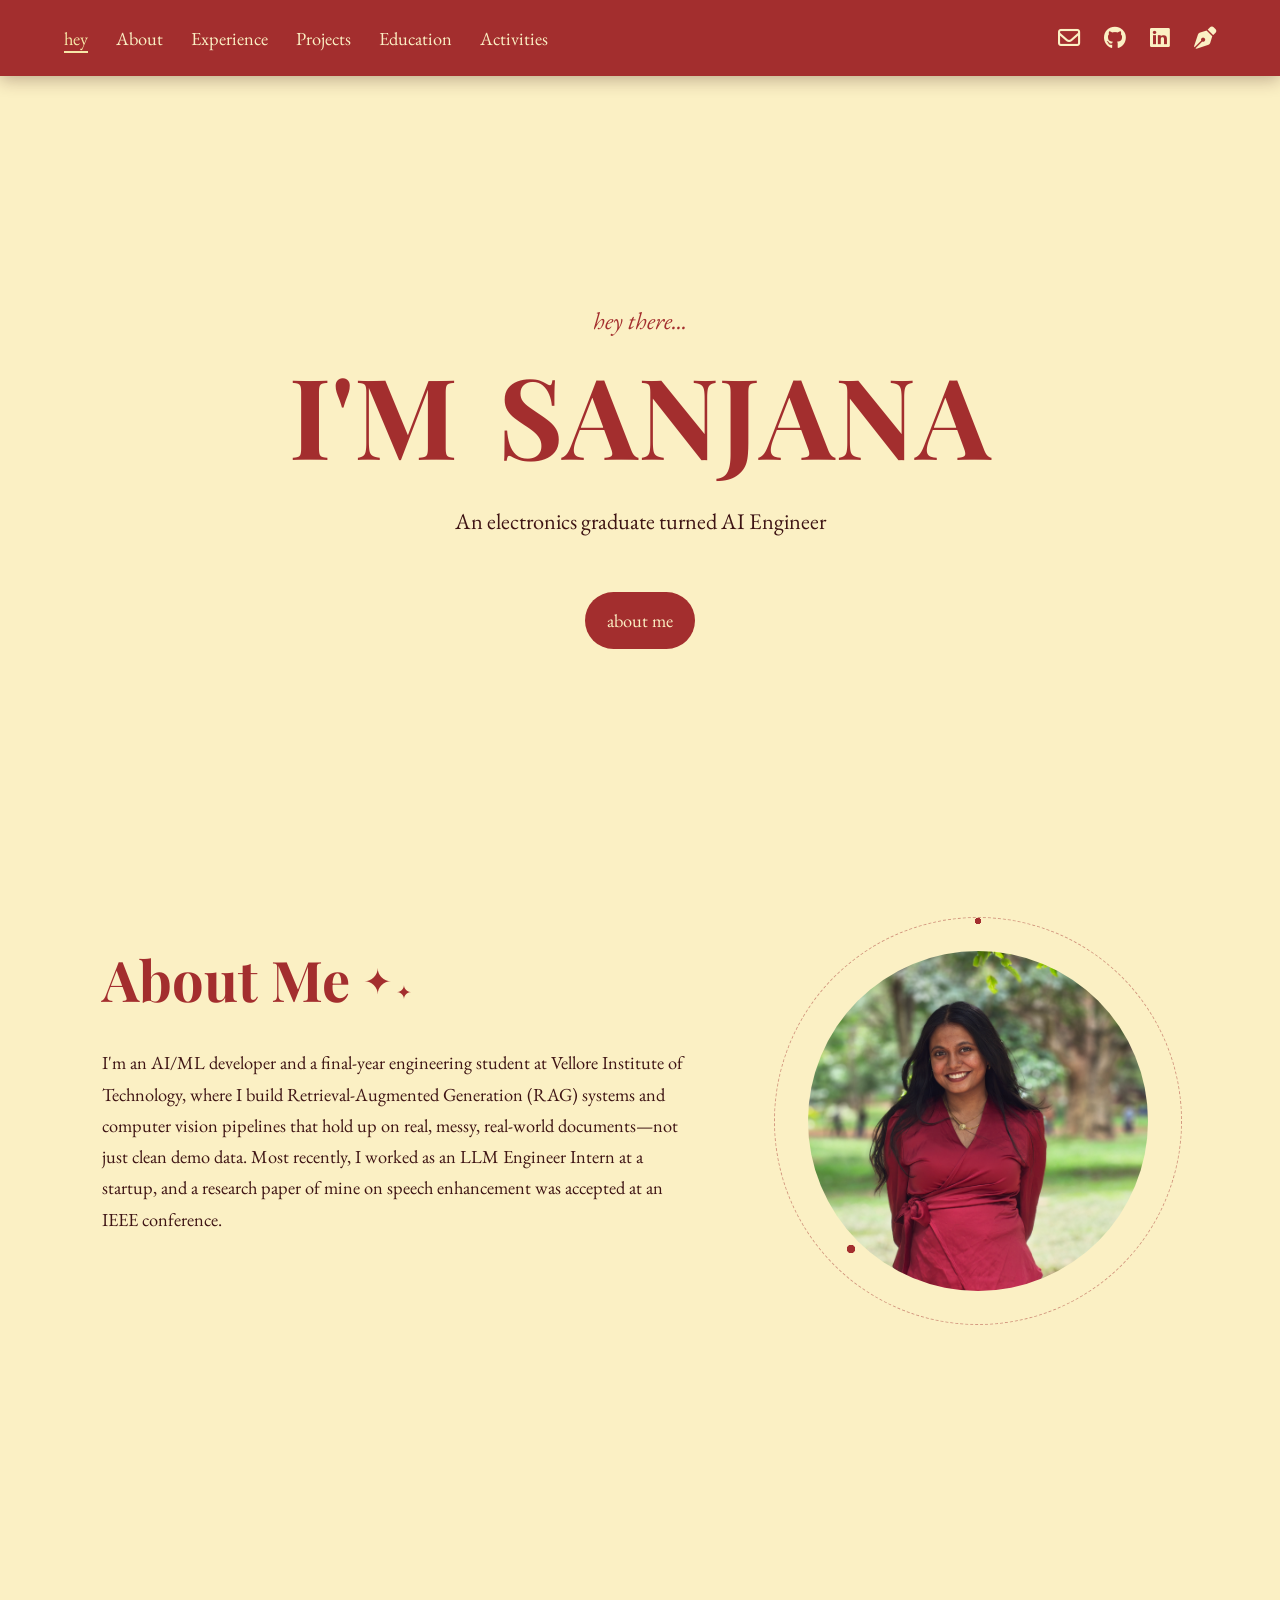
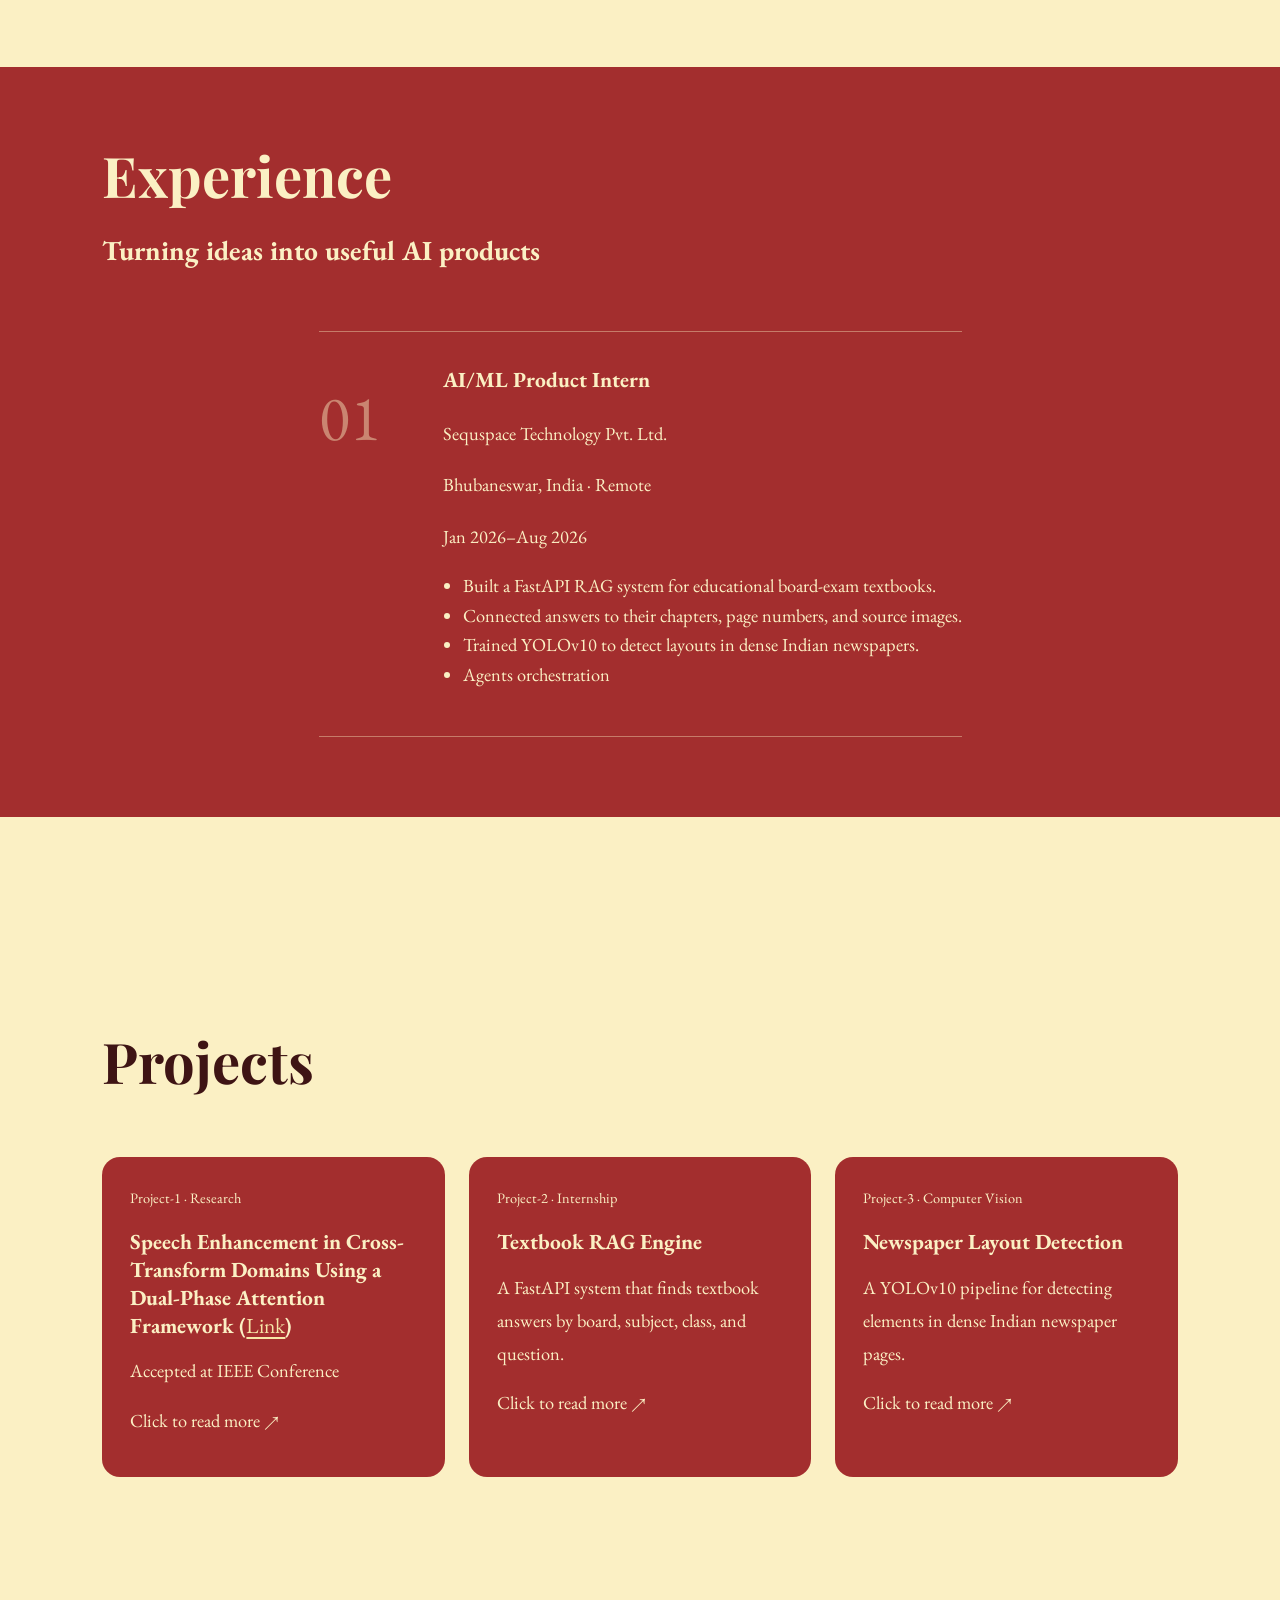
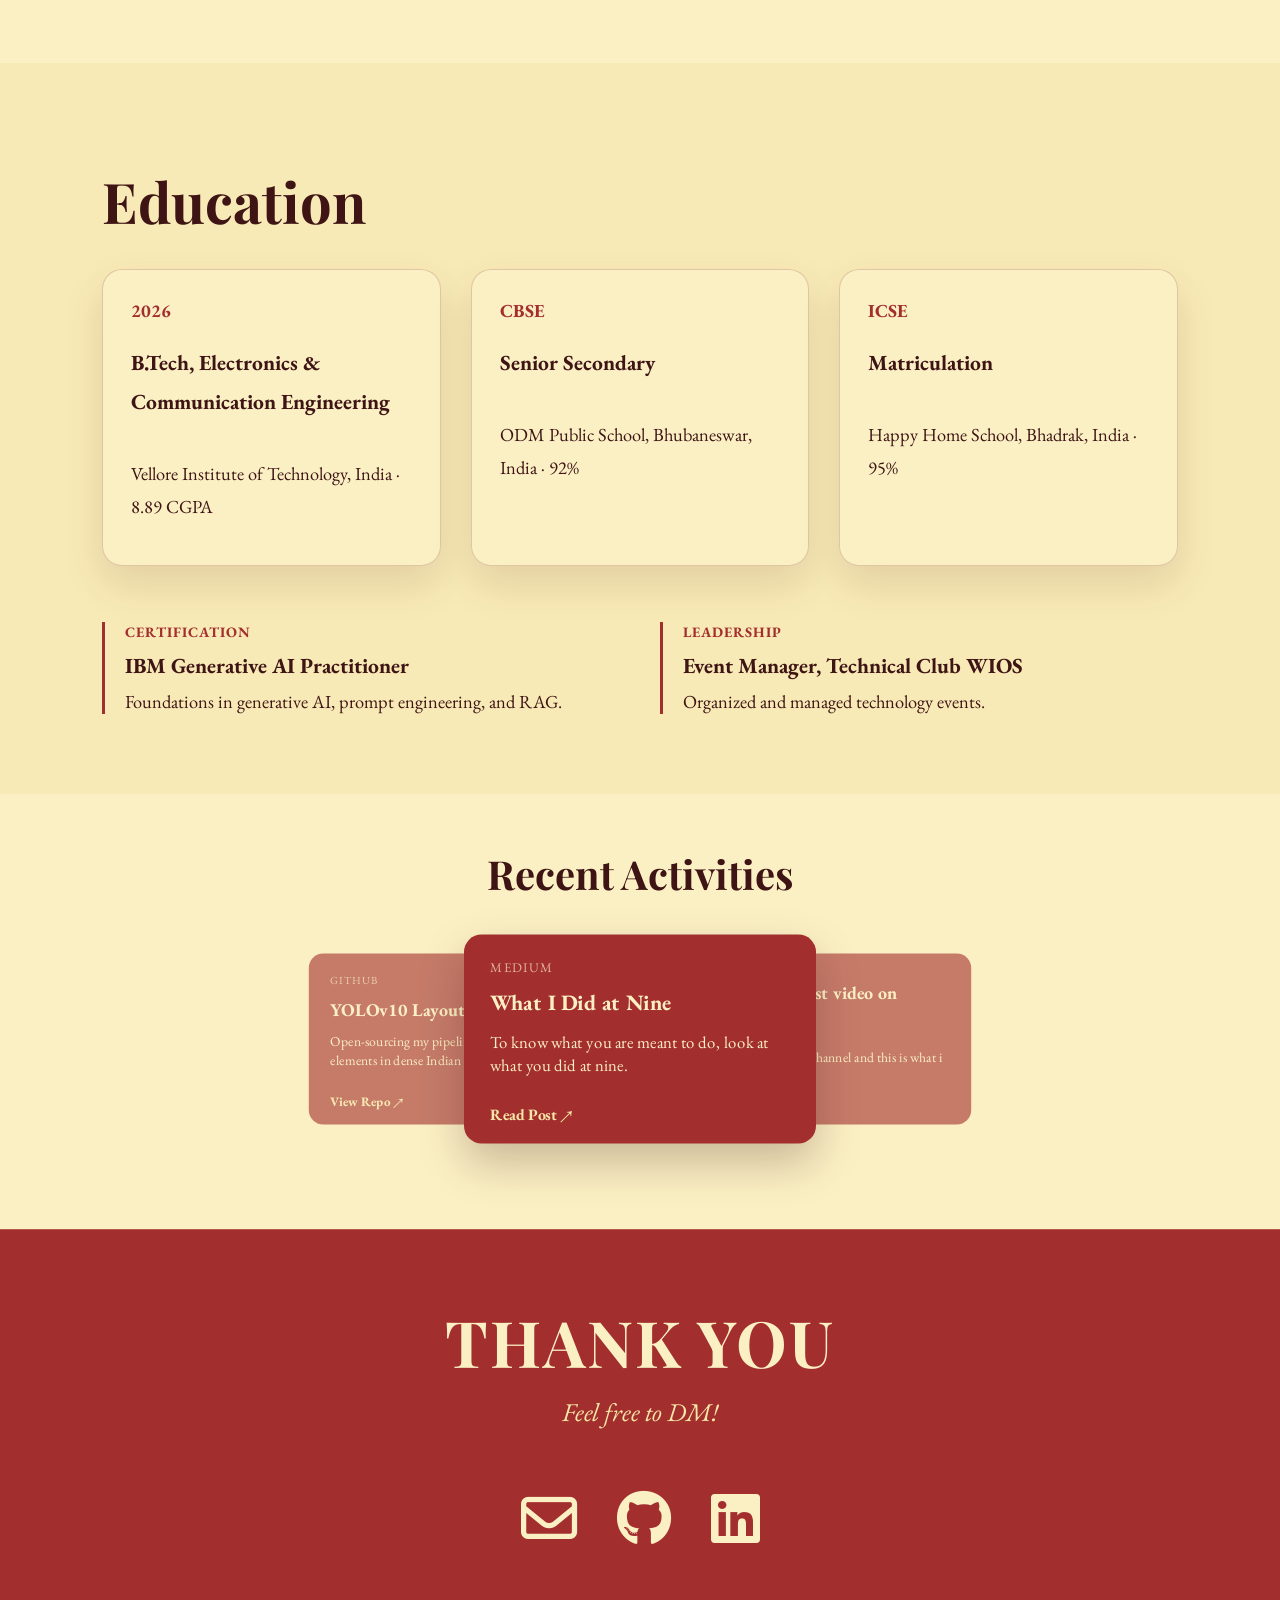
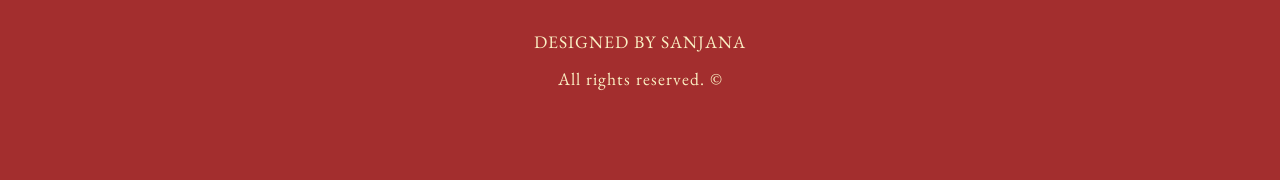
==== commit d531158c: "Update comments for mobile menu toggle functionality" ====
--- a/index.html
+++ b/index.html
@@ -399,7 +399,7 @@
   resetAutoplay();
 
 
-  //  MOBILE MENU TOGGLE 
+  // --- MOBILE MENU TOGGLE ---
   const menuBtn = document.querySelector('.menu-btn');
   const navLinksContainer = document.querySelector('.nav-links');
   const mobileLinks = document.querySelectorAll('.nav-links a');
@@ -409,7 +409,7 @@
       navLinksContainer.classList.toggle('menu-open');
   });
 
-  // to automatically close the menu when you click any link
+  // Automatically close the menu when you click any link
   mobileLinks.forEach(link => {
       link.addEventListener('click', () => {
           navLinksContainer.classList.remove('menu-open');
--- a/style.css
+++ b/style.css
@@ -17,9 +17,9 @@
     margin: 0;
     background: var(--cream);
     color: var(--ink);
-    font-family: 'EB Garamond', serif; /* Applies the new classic font */
-    font-size: 1.15rem; /* Makes it slightly larger and easier to read */
-    line-height: 1.8; /* Gives the text that airy, spaced-out look */
+    font-family: 'EB Garamond', serif; 
+    font-size: 1.15rem; 
+    line-height: 1.8; 
 }
 
 
@@ -29,7 +29,7 @@
     background-color: var(--maroon);
     z-index: 10;
     display: flex;
-    justify-content: space-between; /* This pushes the two div groups to opposite sides */
+    justify-content: space-between; 
     align-items: center;
     padding: 18px 5%; 
     box-shadow: 0 4px 16px rgba(62, 20, 20, 0.3);
@@ -46,36 +46,33 @@
 }
 .nav-links a.active {
     text-decoration: underline;
-    text-underline-offset: 6px; /* Pushes the underline down slightly so it looks premium */
+    text-underline-offset: 6px; 
     text-decoration-thickness: 2px;
-    color:var(--dark-cream); /* Brightens the active link slightly */
+    color:var(--dark-cream);
 }
 .nav-links a:hover {
     text-decoration: underline;
 }
 
-/* This controls the icon group */
+
 .social-links {
     display: flex;
-    gap: 24px; /* This creates the decent amount of space between your icons */
+    gap: 24px; 
     align-items: center;
 }
 
 .social-links a {
     color: var(--cream);
-    font-size: 1.4rem; /* Makes the icons a good size */
+    font-size: 1.4rem; 
     text-decoration: none;
 }
 
 .social-links a:hover {
     color: #fff;
-    transform: translateY(-2px); /* Slight bounce effect on hover */
+    transform: translateY(-2px); 
 }
 section {
-  /* Increase the top padding (110px) to give your titles plenty of breathing room below the nav */
   padding: 110px 8% 80px 8%; 
-  
-  /* CRITICAL: Set this to match your nav bar's exact height so it doesn't expose the previous section */
   scroll-margin-top: 74px; 
 }
 
@@ -86,7 +83,7 @@
     justify-content: center;
     align-items: center;
     text-align: center;
-    gap: 16px; /* This dictates the exact, even space between every element */
+    gap: 16px; 
 }
 
 #hey h1{
@@ -149,10 +146,6 @@
 
 }
 
-.project-card:hover {
-  transform: translateY(-6px);
-  box-shadow: 0 14px 30px rgba(62, 20, 20, 0.2);
-}
 
 .project-kind {
   font-size: 0.9rem;
@@ -178,7 +171,7 @@
   inset: 0;
   display: flex;
   flex-direction: column;
-  justify-content: space-between;
+  justify-content: flex-start; 
   padding: 28px;
   border-radius: 18px;
   backface-visibility: hidden;
@@ -197,6 +190,79 @@
 
 .project-card--flip.is-flipped .project-inner {
   transform: rotateY(180deg);
+}
+
+/* --- PROJECT CARDS: SCROLLING & SPACING --- */
+.project-front,
+.project-back {
+    display: flex;
+    flex-direction: column;
+    justify-content: flex-start; 
+    gap: 16px; 
+    
+    overflow-y: auto; 
+    scrollbar-width: none; 
+    -ms-overflow-style: none; 
+}
+
+
+.project-front::-webkit-scrollbar,
+.project-back::-webkit-scrollbar {
+    display: none; 
+}
+
+/* --- INLINE LINK STYLING --- */
+
+.project-front a,
+.project-back a {
+    color: var(--dark-cream); 
+    text-decoration: underline;
+    text-underline-offset: 4px; 
+    font-weight: normal;
+    transition: opacity 0.3s ease;
+}
+
+.project-front a:hover,
+.project-back a:hover {
+    opacity: 0.7;
+}
+
+
+.project-back ul {
+    margin: 0;
+    padding-left: 20px;
+}
+
+.project-back li {
+    margin-bottom: 8px;
+    line-height: 1.5;
+}
+
+
+.project-card--flip .project-face,
+.project-front,
+.project-back {
+    justify-content: flex-start !important;
+}
+
+
+.project-front > :last-child,
+.project-back > :last-child,
+.project-back ul {
+    margin-top: 0 !important; 
+}
+
+.project-front h3,
+.project-front p,
+.project-back h3,
+.project-back p {
+    margin: 0;
+}
+
+
+.project-front h3,
+.project-back h3 {
+    line-height: 1.3; 
 }
 
 #experience{
@@ -240,23 +306,23 @@
 }
 
 #experience .experience-header {
-    display: flex;
-    justify-content: space-between;
-    align-items: center;
-}
+    flex-direction: column; 
+    align-items: flex-start;
+    gap: 12px; 
+  }
 
 .company-meta {
-    display: flex;
-    gap: 12px;
-}
+    flex-direction: column;
+    gap: 6px;
+  }
 
 #education {
   background-color : var(--dark-cream);
 }
 
 #experience .experience-header h1 {
-  font-family: 'Playfair Display', serif; /* Matches the "About Me" font style */
-  font-size: 3.5rem; /* Matches the size of your "About Me" heading */
+  font-family: 'Playfair Display', serif; 
+  font-size: 3.5rem; 
   margin: 0;
   line-height: 1;
 }
@@ -281,19 +347,12 @@
 }
 
 .education-card {
-  /* REDUCED: Removed the huge 248px minimum height. 
-     A smaller minimum keeps them looking like cards without being unnecessarily giant. */
   min-height: 160px; 
-  
-  /* REDUCED: Tighter padding so the content doesn't look lost inside a huge box */
   padding: 24px 28px; 
-  
   background: var(--cream);
   border: 1px solid rgba(122, 31, 31, 0.2);
   border-radius: 20px;
   box-shadow: 0 18px 40px rgba(74, 20, 20, 0.12);
-  
-  /* NEW: Pushes the text closer together inside the card */
   display: flex;
   flex-direction: column;
   justify-content: flex-start;
@@ -302,7 +361,7 @@
 
 .education-year {
   display: block;
-  margin-bottom: 8px; /* REDUCED from 24px to tighten up the spacing */
+  margin-bottom: 8px; 
   color: var(--maroon);
   font-weight: bold;
 }
@@ -318,7 +377,7 @@
 #education h2 {
   font-family: 'Playfair Display', serif; 
   font-size: 3.5rem; 
-  margin: 0 0 40px 0; /* Gives a nice breathing room before the cards start */
+  margin: 0 0 40px 0; 
   line-height: 1;
 }
 .education-extras {
@@ -331,18 +390,16 @@
 .education-extra {
   padding-left: 20px;
   border-left: 3px solid var(--maroon);
-  
-  /* NEW: Turns the block into a vertical stack and controls the exact spacing */
   display: flex;
   flex-direction: column;
-  justify-content: flex-start; /* Stops the text from stretching vertically */
-  gap: 8px; /* Tightly packs the eyebrow, title, and description together */
+  justify-content: flex-start; 
+  gap: 8px; 
 }
 
 .education-extra p, 
 .education-extra h3 {
   margin: 0 !important; 
-  line-height: 1.4; /* Makes the individual lines slightly tighter than the global body text */
+  line-height: 1.4; 
 }
 
 .education-extra .eyebrow {
@@ -356,12 +413,11 @@
 .reveal {
   opacity: 0;
   transform: translateY(40px);
-  /* Uses the premium smooth curve from your hero section */
   transition: opacity 0.8s cubic-bezier(0.2, 0.8, 0.2, 1), transform 0.8s cubic-bezier(0.2, 0.8, 0.2, 1);
   transition-delay: var(--delay, 0ms);
 }
 
-/* The ending state (visible and in place) */
+
 .reveal.is-visible {
   opacity: 1;
   transform: translateY(0);
@@ -389,7 +445,7 @@
   width: 100%;
   display: grid;
   grid-template-columns: minmax(0, 1.2fr) minmax(240px, 0.8fr);
-  align-items: start; /* CRITICAL FIX: Aligns the text to the top instead of pushing it down */
+  align-items: start; 
   gap: clamp(32px, 6vw, 80px);
 }
 
@@ -459,8 +515,8 @@
   font-size: 2.2rem;
   display: inline-block;
   position: relative;
-  font-weight: normal; /* Prevents the star from looking too bold/distorted */
-  transform: translateY(-8px); /* Lifts the stars slightly above the text */
+  font-weight: normal; 
+  transform: translateY(-8px); 
 }
 
 /* Styles the secondary, smaller star */
@@ -476,11 +532,7 @@
     transform: rotate(360deg);
   }
 }
-@media (max-width: 700px) {
-  #about .about-photo {
-    width: min(70vw, 280px);
-  }
-}
+
 
 @media (prefers-reduced-motion: reduce) {
   #about .about-photo::before,
@@ -504,6 +556,48 @@
   100% { opacity: 1; transform: translateY(0); }
 }
 
+/* --- MOBILE ABOUT SECTION FIXING --- */
+@media (max-width: 768px) {
+  #about .about-layout {
+    /* Creates a new mobile layout: a large column for the heading, and a 110px column for the photo */
+    grid-template-columns: 1fr 110px; 
+    gap: 16px 20px; 
+    align-items: center; 
+  }
+  
+  /* This breaks the heading and text out of their wrapper just for mobile layout */
+  #about .my-info {
+    display: contents; 
+  }
+  
+  /* Locks the heading into the top-left spot */
+  #about .my-info h1 {
+    grid-column: 1 / 2;
+    grid-row: 1 / 2;
+    font-size: 2.8rem; /* Slightly scaled down so it doesn't collide with the photo */
+    margin: 0; 
+  }
+  
+  /* Locks the photo into the top-right spot and shrinks it */
+  #about .about-photo {
+    grid-column: 2 / 3;
+    grid-row: 1 / 2;
+    width: 110px; /* Small enough to fit beside the heading */
+  }
+  
+  /* Forces the paragraph text to drop down to the second row and stretch across both columns */
+  #about .my-info p {
+    grid-column: 1 / 3;
+    grid-row: 2 / 3;
+    margin-top: 10px;
+  }
+  
+  /* Shrinks the orbital rings so they don't overlap your text on small screens */
+  #about .about-photo::before,
+  #about .about-photo::after {
+    inset: -12px; 
+  }
+}
 #hey .intro-text {
   font-size: 1.5rem; /* Increased font size */
   font-style: italic; /* Matches the reference design */
@@ -547,7 +641,7 @@
   animation: letterBounce 0.8s cubic-bezier(0.2, 0.8, 0.2, 1) forwards;
   animation-delay: calc(var(--i) * 0.08s + 0.15s);
 }
-/* The actual bounce keyframes */
+
 @keyframes letterBounce {
   0% {
     opacity: 0;
@@ -618,7 +712,7 @@
 }
 
 /* --- NAV BAR TRANSITION --- */
-/* Add this specific class to smoothly hide the nav bar */
+
 nav.nav-hidden {
     transform: translateY(-100%);
 }
@@ -629,4 +723,195 @@
     font-style: italic;
     color: var(--dark-cream); /* Uses your darker cream for a premium look */
     margin: -25px 0 35px 0; /* Pulls it up closer to the heading, pushes icons down */
-}+}
+
+/* --- ACTIVITIES CAROUSEL --- */
+#activities {
+  padding: 60px 8% 80px 8%; 
+  scroll-margin-top: 74px;
+  overflow: hidden; 
+}
+
+#activities h1 {
+  font-family: 'Playfair Display', serif; 
+  font-size: 2.5rem; 
+  margin: 0 0 35px 0;
+  line-height: 1;
+  text-align: center;
+}
+
+.carousel-container {
+  position: relative;
+  height: 220px;
+  display: flex;
+  justify-content: center;
+  align-items: center;
+  perspective: 1000px;
+}
+
+.activity-card {
+  position: absolute;
+  width: min(70vw, 320px); 
+  height: 190px; 
+  background: var(--maroon);
+  color: var(--cream);
+  border-radius: 16px;
+  padding: 20px 24px; 
+  display: flex;
+  flex-direction: column;
+  justify-content: center;
+  transition: all 0.6s cubic-bezier(0.2, 0.8, 0.2, 1);
+  opacity: 0;
+  z-index: 1;
+  transform: scale(0.8) translateX(0);
+  cursor: pointer;
+}
+
+
+.activity-card.active {
+  opacity: 1;
+  z-index: 3;
+  transform: scale(1.1) translateX(0);
+  box-shadow: 0 18px 40px rgba(62, 20, 20, 0.25);
+  cursor: default;
+}
+
+
+.activity-card.prev {
+  opacity: 0.6;
+  z-index: 2;
+  transform: scale(0.9) translateX(-65%);
+}
+
+
+.activity-card.next {
+  opacity: 0.6;
+  z-index: 2;
+  transform: scale(0.9) translateX(65%);
+}
+
+.activity-card:hover:not(.active) {
+  opacity: 0.9;
+}
+
+
+.activity-tag {
+  font-size: 0.75rem;
+  text-transform: uppercase;
+  letter-spacing: 1px;
+  color: rgba(251, 240, 196, 0.7);
+  margin-bottom: 8px;
+}
+
+.card-content h3 {
+  margin: 0 0 8px 0;
+  font-size: 1.25rem;
+}
+
+.card-content p {
+  margin: 0 0 16px 0;
+  font-size: 0.95rem;
+  line-height: 1.4;
+}
+
+.card-content a {
+  color: var(--dark-cream);
+  text-decoration: none;
+  font-weight: bold;
+  font-size: 0.9rem;
+  margin-top: auto;
+}
+
+
+
+/* Default: Hide the hamburger menu on desktop */
+.menu-btn {
+    display: none;
+    background: transparent;
+    border: 1.5px solid var(--cream); /* Creates the rounded box */
+    color: var(--cream);
+    border-radius: 8px; 
+    padding: 6px 12px;
+    font-size: 1.4rem;
+    cursor: pointer;
+}
+
+
+
+/* Mobile Adjustments */
+@media (max-width: 768px) {
+    .menu-btn {
+        display: block; /* Show hamburger */
+    }
+
+    
+    .nav-links {
+        position: absolute;
+        top: 100%; /* Drops it right below the red nav bar */
+        left: 0;
+        width: 100%;
+        background: var(--maroon);
+        flex-direction: column;
+        align-items: center;
+        gap: 20px;
+        padding: 0;
+        height: 0;
+        overflow: hidden;
+        transition: all 0.3s cubic-bezier(0.2, 0.8, 0.2, 1);
+        box-shadow: 0 10px 16px rgba(62, 20, 20, 0.3);
+    }
+
+    
+    .nav-links.menu-open {
+        height: 340px; /* Increased to fit the Activities link */
+        padding: 30px 0;
+    }
+
+   
+    .social-links {
+        gap: 16px; 
+    }
+    
+    .social-links a {
+        font-size: 1.2rem; 
+    }
+    
+  #activities .carousel-container {
+    height: 220px; 
+  }
+
+  #activities .activity-card {
+    width: 60vw; /* Narrow enough to let the side cards show */
+    height: 180px;
+    padding: 16px 20px; 
+  }
+
+  
+  #activities .card-content h3 { 
+    font-size: 1.1rem; 
+    margin-bottom: 6px;
+  }
+  
+  #activities .card-content p { 
+    font-size: 0.85rem; 
+    margin-bottom: 12px; 
+    line-height: 1.3; 
+  }
+
+ 
+  #activities .activity-card.active {
+    transform: scale(1.1) translateX(0);
+  }
+
+  #activities .activity-card.prev {
+    opacity: 0.5;
+    pointer-events: auto;
+    transform: scale(0.85) translateX(-70%); /* Pulls it closer to the center card */
+  }
+
+  #activities .activity-card.next {
+    opacity: 0.5;
+    pointer-events: auto;
+    transform: scale(0.85) translateX(70%); /* Pulls it closer to the center card */
+  }
+}
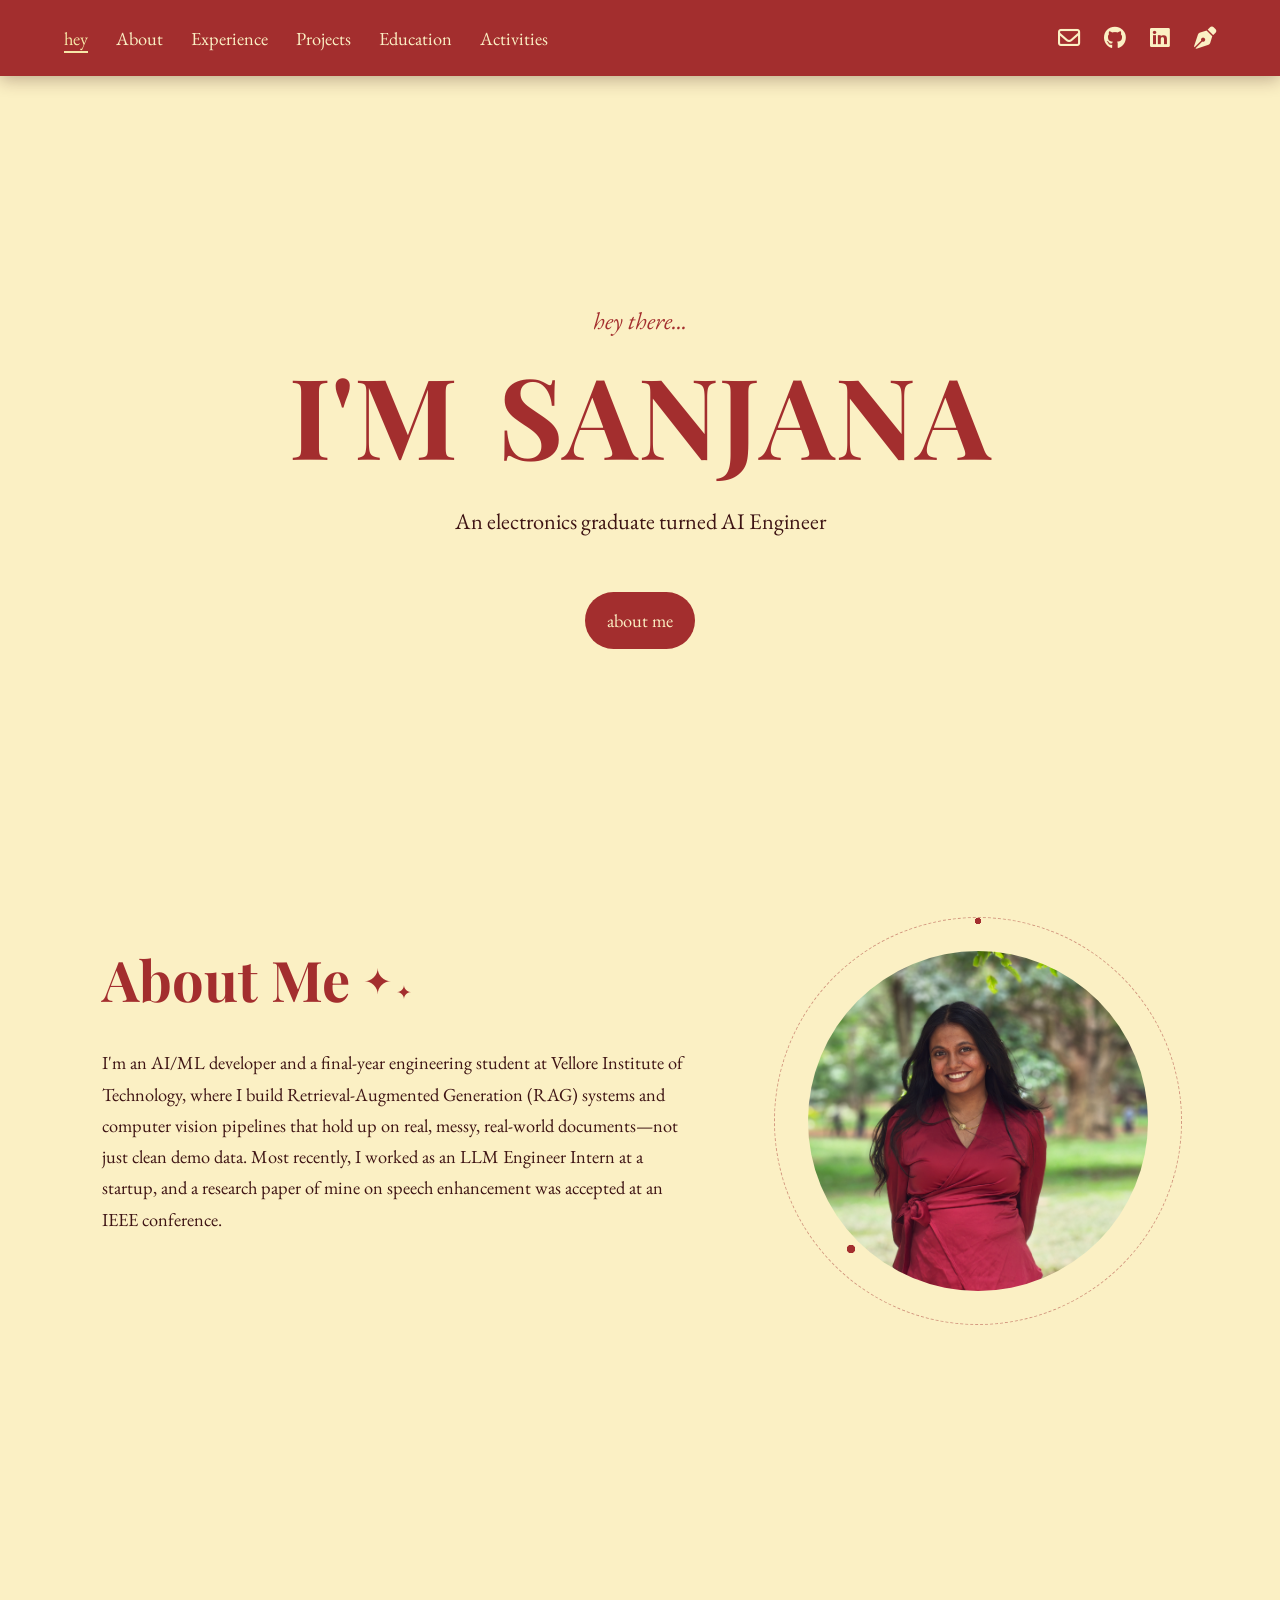
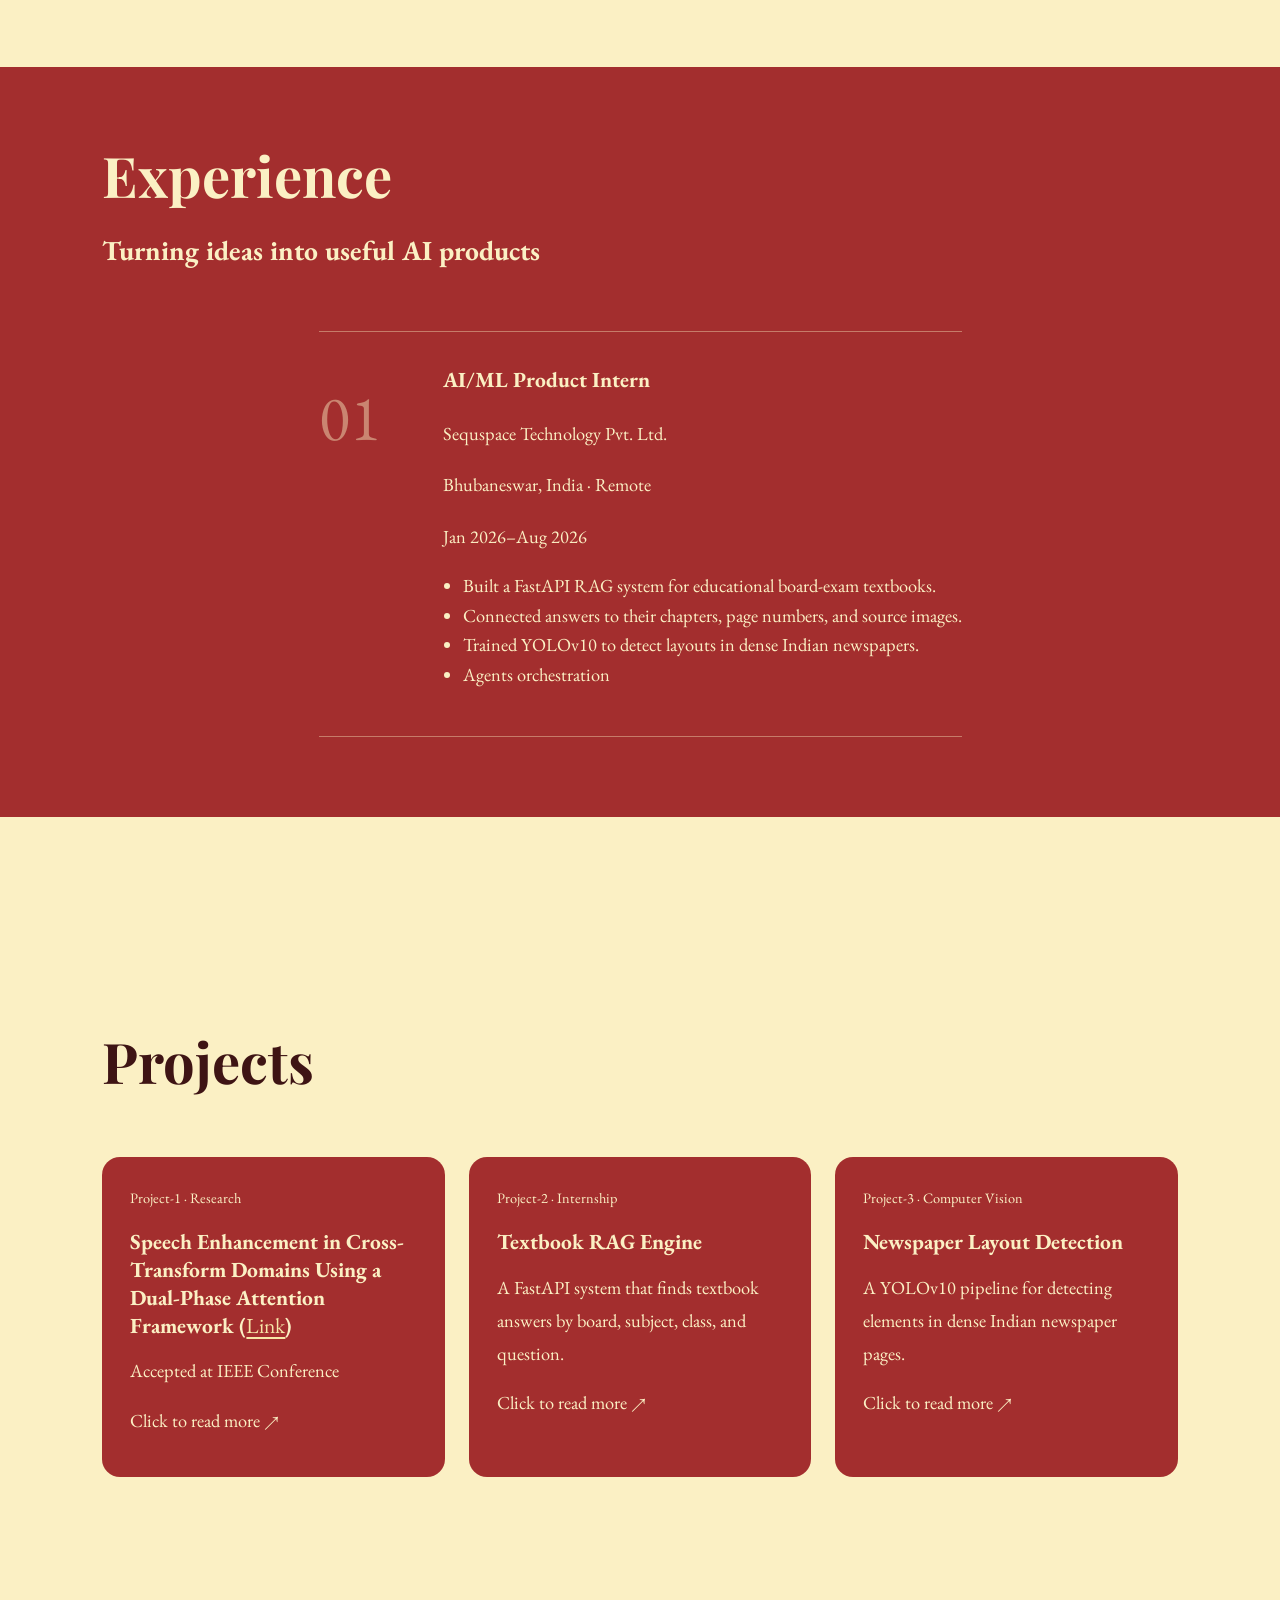
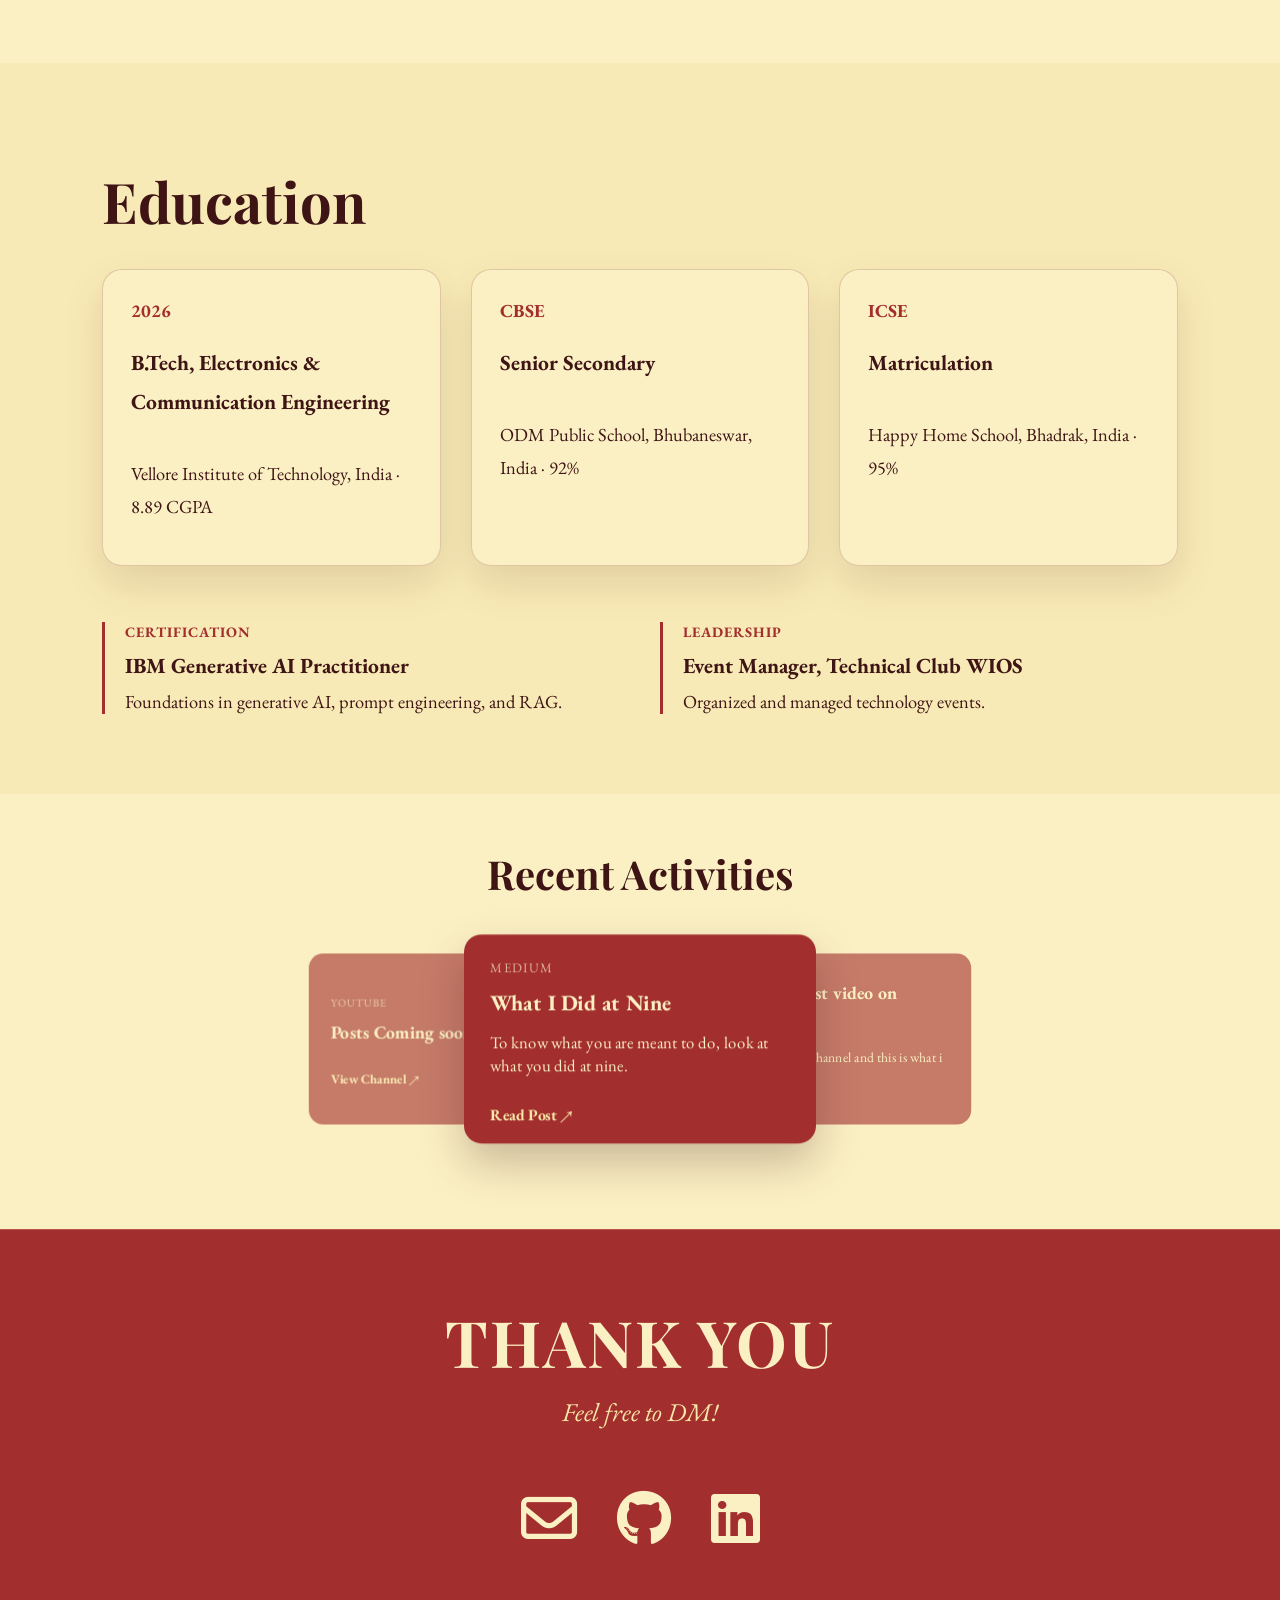
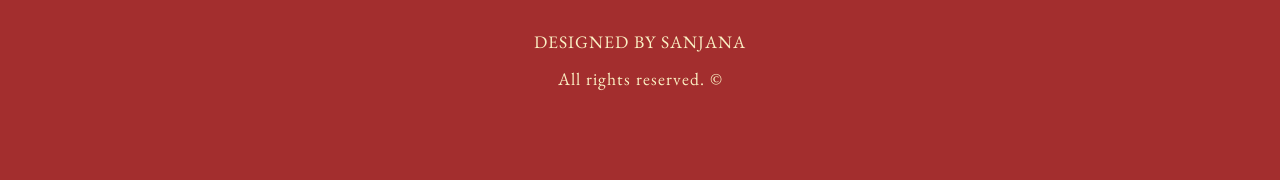
==== commit 4643e36e: "Removed unnecessary activity card Removed an activity card for YOLOv10 Layout Detection." ====
--- a/index.html
+++ b/index.html
@@ -245,14 +245,6 @@
       </div>
     </div>
     
-    
-    <div class="activity-card prev" onclick="moveToCard(this)">
-      <div class="card-content">
-        <span class="activity-tag">GitHub</span>
-        <h3>YOLOv10 Layout Detection</h3>
-        <p>Open-sourcing my pipeline for detecting elements in dense Indian newspaper pages.</p>
-        <a href="#">View Repo ↗</a>
-      </div>
     </div>
   </div>
 </section>
--- a/style.css
+++ b/style.css
@@ -17,9 +17,9 @@
     margin: 0;
     background: var(--cream);
     color: var(--ink);
-    font-family: 'EB Garamond', serif; 
-    font-size: 1.15rem; 
-    line-height: 1.8; 
+    font-family: 'EB Garamond', serif; /* Applies the new classic font */
+    font-size: 1.15rem; /* Makes it slightly larger and easier to read */
+    line-height: 1.8; /* Gives the text that airy, spaced-out look */
 }
 
 
@@ -29,7 +29,7 @@
     background-color: var(--maroon);
     z-index: 10;
     display: flex;
-    justify-content: space-between; 
+    justify-content: space-between; /* This pushes the two div groups to opposite sides */
     align-items: center;
     padding: 18px 5%; 
     box-shadow: 0 4px 16px rgba(62, 20, 20, 0.3);
@@ -46,33 +46,36 @@
 }
 .nav-links a.active {
     text-decoration: underline;
-    text-underline-offset: 6px; 
+    text-underline-offset: 6px; /* Pushes the underline down slightly so it looks premium */
     text-decoration-thickness: 2px;
-    color:var(--dark-cream);
+    color:var(--dark-cream); /* Brightens the active link slightly */
 }
 .nav-links a:hover {
     text-decoration: underline;
 }
 
-
+/* This controls the icon group */
 .social-links {
     display: flex;
-    gap: 24px; 
+    gap: 24px; /* This creates the decent amount of space between your icons */
     align-items: center;
 }
 
 .social-links a {
     color: var(--cream);
-    font-size: 1.4rem; 
+    font-size: 1.4rem; /* Makes the icons a good size */
     text-decoration: none;
 }
 
 .social-links a:hover {
     color: #fff;
-    transform: translateY(-2px); 
+    transform: translateY(-2px); /* Slight bounce effect on hover */
 }
 section {
+  /* Increase the top padding (110px) to give your titles plenty of breathing room below the nav */
   padding: 110px 8% 80px 8%; 
+  
+  /* CRITICAL: Set this to match your nav bar's exact height so it doesn't expose the previous section */
   scroll-margin-top: 74px; 
 }
 
@@ -83,7 +86,7 @@
     justify-content: center;
     align-items: center;
     text-align: center;
-    gap: 16px; 
+    gap: 16px; /* This dictates the exact, even space between every element */
 }
 
 #hey h1{
@@ -197,37 +200,40 @@
 .project-back {
     display: flex;
     flex-direction: column;
-    justify-content: flex-start; 
-    gap: 16px; 
+    justify-content: flex-start; /* Keeps content flowing naturally from the top */
+    gap: 16px; /* Adds consistent breathing room between elements */
     
+    /* Makes the content scrollable if it exceeds the card height */
     overflow-y: auto; 
+    
+    /* Hides the scrollbar for a seamless editorial look */
     scrollbar-width: none; 
     -ms-overflow-style: none; 
 }
 
-
+/* Hides the scrollbar in Chrome, Safari, and Edge */
 .project-front::-webkit-scrollbar,
 .project-back::-webkit-scrollbar {
     display: none; 
 }
 
 /* --- INLINE LINK STYLING --- */
-
+/* Styles the "(Link)" text you added next to the headings */
 .project-front a,
 .project-back a {
-    color: var(--dark-cream); 
+    color: var(--dark-cream); /* Replaces the default blue with your premium cream */
     text-decoration: underline;
-    text-underline-offset: 4px; 
+    text-underline-offset: 4px; /* Drops the underline slightly for a cleaner look */
     font-weight: normal;
     transition: opacity 0.3s ease;
 }
 
 .project-front a:hover,
 .project-back a:hover {
-    opacity: 0.7;
-}
-
-
+    opacity: 0.7; /* Gentle fade effect when hovered */
+}
+
+/* --- BULLETED LIST SPACING (For the back of the cards) --- */
 .project-back ul {
     margin: 0;
     padding-left: 20px;
@@ -238,20 +244,21 @@
     line-height: 1.5;
 }
 
-
+/* --- ULTIMATE CARD SPACING OVERRIDE --- */
 .project-card--flip .project-face,
 .project-front,
 .project-back {
     justify-content: flex-start !important;
 }
 
-
+/* This kills any lingering auto-margins that might be shoving the list to the bottom */
 .project-front > :last-child,
 .project-back > :last-child,
 .project-back ul {
     margin-top: 0 !important; 
 }
 
+/* Removes default browser margins inside the cards so only your 16px gap applies */
 .project-front h3,
 .project-front p,
 .project-back h3,
@@ -259,7 +266,7 @@
     margin: 0;
 }
 
-
+/* Tightens the spacing between lines for long card titles */
 .project-front h3,
 .project-back h3 {
     line-height: 1.3; 
@@ -306,9 +313,9 @@
 }
 
 #experience .experience-header {
-    flex-direction: column; 
-    align-items: flex-start;
-    gap: 12px; 
+    flex-direction: column; /* Stacks the heading and tagline vertically */
+    align-items: flex-start; /* Aligns both lines to the left */
+    gap: 12px; /* Adds breathing room between the two text blocks */
   }
 
 .company-meta {
@@ -321,8 +328,8 @@
 }
 
 #experience .experience-header h1 {
-  font-family: 'Playfair Display', serif; 
-  font-size: 3.5rem; 
+  font-family: 'Playfair Display', serif; /* Matches the "About Me" font style */
+  font-size: 3.5rem; /* Matches the size of your "About Me" heading */
   margin: 0;
   line-height: 1;
 }
@@ -347,12 +354,19 @@
 }
 
 .education-card {
+  /* REDUCED: Removed the huge 248px minimum height. 
+     A smaller minimum keeps them looking like cards without being unnecessarily giant. */
   min-height: 160px; 
+  
+  /* REDUCED: Tighter padding so the content doesn't look lost inside a huge box */
   padding: 24px 28px; 
+  
   background: var(--cream);
   border: 1px solid rgba(122, 31, 31, 0.2);
   border-radius: 20px;
   box-shadow: 0 18px 40px rgba(74, 20, 20, 0.12);
+  
+  /* NEW: Pushes the text closer together inside the card */
   display: flex;
   flex-direction: column;
   justify-content: flex-start;
@@ -361,7 +375,7 @@
 
 .education-year {
   display: block;
-  margin-bottom: 8px; 
+  margin-bottom: 8px; /* REDUCED from 24px to tighten up the spacing */
   color: var(--maroon);
   font-weight: bold;
 }
@@ -377,7 +391,7 @@
 #education h2 {
   font-family: 'Playfair Display', serif; 
   font-size: 3.5rem; 
-  margin: 0 0 40px 0; 
+  margin: 0 0 40px 0; /* Gives a nice breathing room before the cards start */
   line-height: 1;
 }
 .education-extras {
@@ -390,16 +404,18 @@
 .education-extra {
   padding-left: 20px;
   border-left: 3px solid var(--maroon);
+  
+  /* NEW: Turns the block into a vertical stack and controls the exact spacing */
   display: flex;
   flex-direction: column;
-  justify-content: flex-start; 
-  gap: 8px; 
+  justify-content: flex-start; /* Stops the text from stretching vertically */
+  gap: 8px; /* Tightly packs the eyebrow, title, and description together */
 }
 
 .education-extra p, 
 .education-extra h3 {
   margin: 0 !important; 
-  line-height: 1.4; 
+  line-height: 1.4; /* Makes the individual lines slightly tighter than the global body text */
 }
 
 .education-extra .eyebrow {
@@ -413,11 +429,12 @@
 .reveal {
   opacity: 0;
   transform: translateY(40px);
+  /* Uses the premium smooth curve from your hero section */
   transition: opacity 0.8s cubic-bezier(0.2, 0.8, 0.2, 1), transform 0.8s cubic-bezier(0.2, 0.8, 0.2, 1);
   transition-delay: var(--delay, 0ms);
 }
 
-
+/* The ending state (visible and in place) */
 .reveal.is-visible {
   opacity: 1;
   transform: translateY(0);
@@ -445,7 +462,7 @@
   width: 100%;
   display: grid;
   grid-template-columns: minmax(0, 1.2fr) minmax(240px, 0.8fr);
-  align-items: start; 
+  align-items: start; /* CRITICAL FIX: Aligns the text to the top instead of pushing it down */
   gap: clamp(32px, 6vw, 80px);
 }
 
@@ -515,8 +532,8 @@
   font-size: 2.2rem;
   display: inline-block;
   position: relative;
-  font-weight: normal; 
-  transform: translateY(-8px); 
+  font-weight: normal; /* Prevents the star from looking too bold/distorted */
+  transform: translateY(-8px); /* Lifts the stars slightly above the text */
 }
 
 /* Styles the secondary, smaller star */
@@ -556,7 +573,7 @@
   100% { opacity: 1; transform: translateY(0); }
 }
 
-/* --- MOBILE ABOUT SECTION FIXING --- */
+/* --- MOBILE ABOUT SECTION FIX --- */
 @media (max-width: 768px) {
   #about .about-layout {
     /* Creates a new mobile layout: a large column for the heading, and a 110px column for the photo */
@@ -641,7 +658,7 @@
   animation: letterBounce 0.8s cubic-bezier(0.2, 0.8, 0.2, 1) forwards;
   animation-delay: calc(var(--i) * 0.08s + 0.15s);
 }
-
+/* The actual bounce keyframes */
 @keyframes letterBounce {
   0% {
     opacity: 0;
@@ -712,7 +729,7 @@
 }
 
 /* --- NAV BAR TRANSITION --- */
-
+/* Add this specific class to smoothly hide the nav bar */
 nav.nav-hidden {
     transform: translateY(-100%);
 }
@@ -727,6 +744,7 @@
 
 /* --- ACTIVITIES CAROUSEL --- */
 #activities {
+  /* REDUCED: Much smaller top and bottom padding so it takes up less screen height */
   padding: 60px 8% 80px 8%; 
   scroll-margin-top: 74px;
   overflow: hidden; 
@@ -734,6 +752,7 @@
 
 #activities h1 {
   font-family: 'Playfair Display', serif; 
+  /* REDUCED: Scaled down from 3.5rem to 2.5rem so it feels like a secondary section */
   font-size: 2.5rem; 
   margin: 0 0 35px 0;
   line-height: 1;
@@ -751,11 +770,13 @@
 
 .activity-card {
   position: absolute;
+  /* REDUCED: Narrower and shorter cards */
   width: min(70vw, 320px); 
   height: 190px; 
   background: var(--maroon);
   color: var(--cream);
   border-radius: 16px;
+  /* REDUCED: Tighter inner spacing */
   padding: 20px 24px; 
   display: flex;
   flex-direction: column;
@@ -767,7 +788,7 @@
   cursor: pointer;
 }
 
-
+/* The Center Card */
 .activity-card.active {
   opacity: 1;
   z-index: 3;
@@ -776,14 +797,14 @@
   cursor: default;
 }
 
-
+/* The Left Card */
 .activity-card.prev {
   opacity: 0.6;
   z-index: 2;
   transform: scale(0.9) translateX(-65%);
 }
 
-
+/* The Right Card */
 .activity-card.next {
   opacity: 0.6;
   z-index: 2;
@@ -794,7 +815,7 @@
   opacity: 0.9;
 }
 
-
+/* REDUCED: Scaled down the text inside the cards so it fits perfectly */
 .activity-tag {
   font-size: 0.75rem;
   text-transform: uppercase;
@@ -822,7 +843,7 @@
   margin-top: auto;
 }
 
-
+/* --- MOBILE NAVIGATION --- */
 
 /* Default: Hide the hamburger menu on desktop */
 .menu-btn {
@@ -844,7 +865,7 @@
         display: block; /* Show hamburger */
     }
 
-    
+    /* Transform the links into a dropdown menu */
     .nav-links {
         position: absolute;
         top: 100%; /* Drops it right below the red nav bar */
@@ -861,13 +882,13 @@
         box-shadow: 0 10px 16px rgba(62, 20, 20, 0.3);
     }
 
-    
+    /* When the Javascript adds the 'menu-open' class, the menu slides down */
     .nav-links.menu-open {
         height: 340px; /* Increased to fit the Activities link */
         padding: 30px 0;
     }
 
-   
+    /* Make the social icons more compact on mobile */
     .social-links {
         gap: 16px; 
     }
@@ -875,7 +896,7 @@
     .social-links a {
         font-size: 1.2rem; 
     }
-    
+    /* --- MOBILE CAROUSEL FIX (3D EFFECT) --- */
   #activities .carousel-container {
     height: 220px; 
   }
@@ -886,7 +907,7 @@
     padding: 16px 20px; 
   }
 
-  
+  /* Shrink the text slightly so it still fits inside the mini mobile cards */
   #activities .card-content h3 { 
     font-size: 1.1rem; 
     margin-bottom: 6px;
@@ -898,7 +919,7 @@
     line-height: 1.3; 
   }
 
- 
+  /* Re-enable and scale the side cards for the mobile 3D effect */
   #activities .activity-card.active {
     transform: scale(1.1) translateX(0);
   }
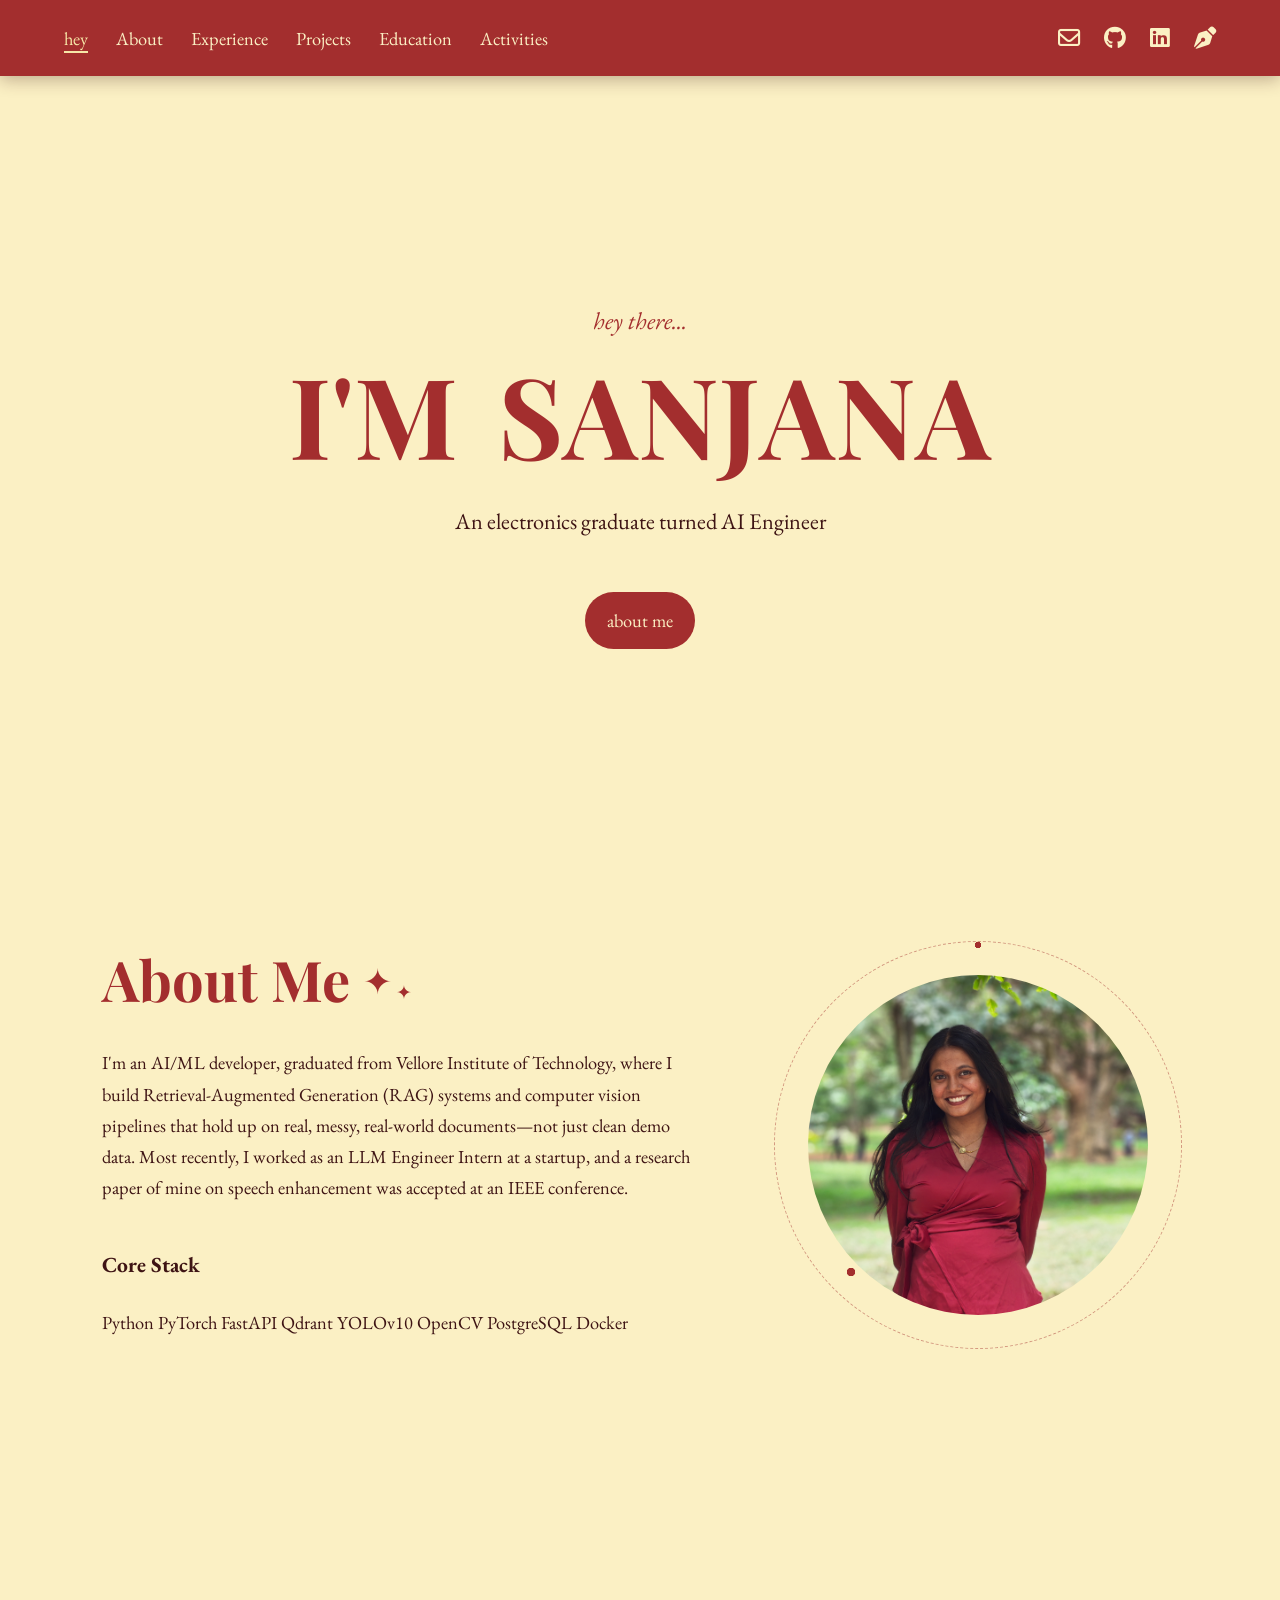
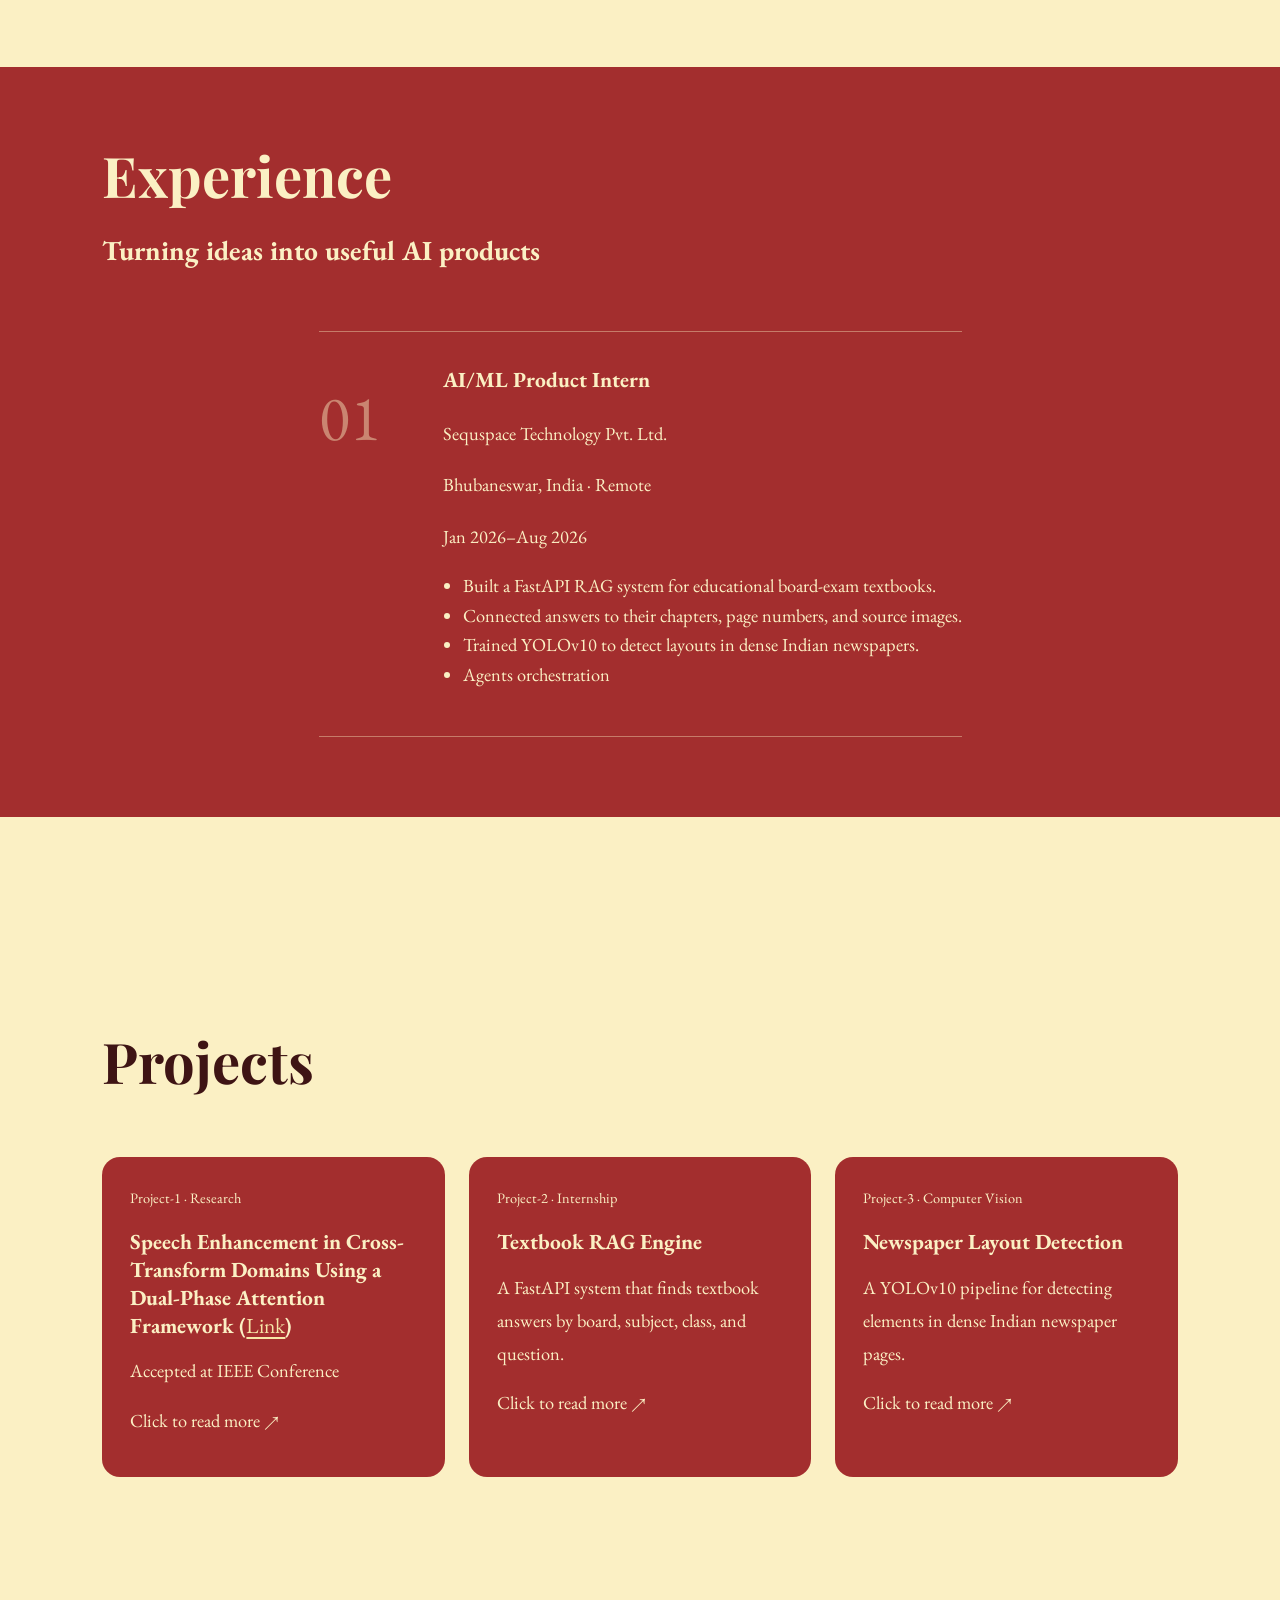
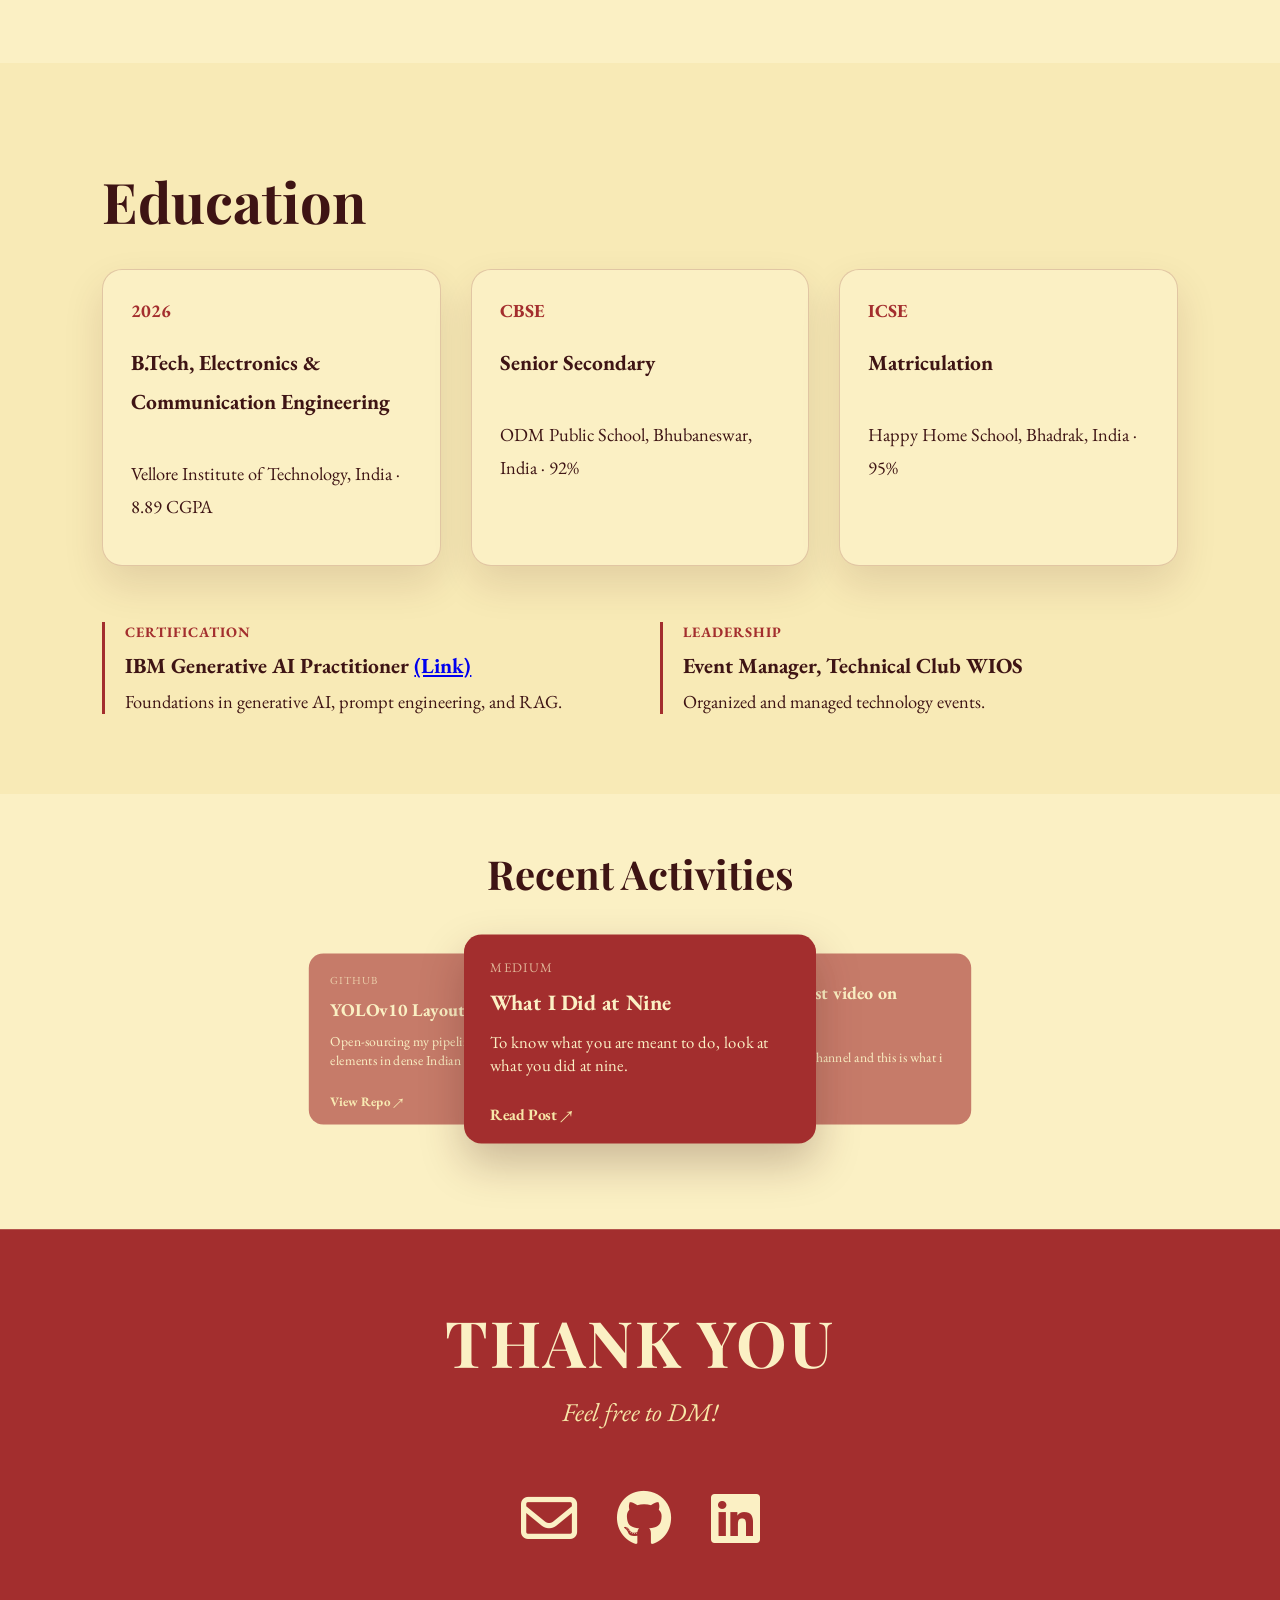
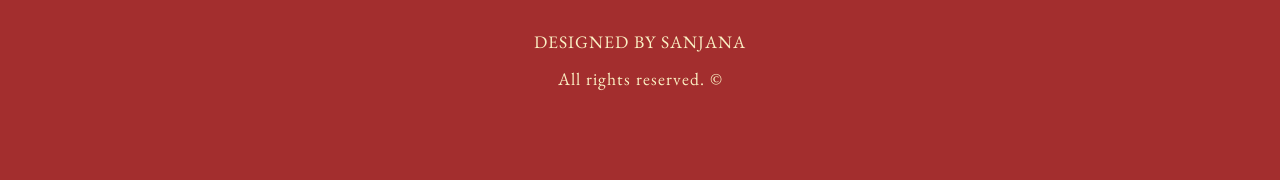
==== commit 10c9f167: "Revise about section and included tech stack Updated personal information and added tech stack detai" ====
--- a/index.html
+++ b/index.html
@@ -52,28 +52,44 @@
         </section>
 
         <section id="about">
-         
   <div class="about-layout">
+    
+    <!-- ITEM 1: THE TEXT AND TECH STACK -->
     <div class="my-info reveal" style="--delay: 0ms">
       <h1>About Me
         <span class="stars">✦<span class="small-star">✦</span></span>
       </h1>
       <p>
-        I'm an AI/ML developer and a final-year engineering student at
-        Vellore Institute of Technology, where I build Retrieval-Augmented
+        I'm an AI/ML developer, graduated from Vellore Institute of Technology, where I build Retrieval-Augmented
         Generation (RAG) systems and computer vision pipelines that hold up
         on real, messy, real-world documents—not just clean demo data.
         Most recently, I worked as an LLM Engineer Intern at a startup, and
         a research paper of mine on speech enhancement was accepted at an
         IEEE conference.
       </p>
-    </div>
-
+
+      <!-- The tech stack goes here, BEFORE the closing div -->
+      <div class="tech-stack">
+        <h3>Core Stack</h3>
+        <div class="tech-tags">
+          <span>Python</span>
+          <span>PyTorch</span>
+          <span>FastAPI</span>
+          <span>Qdrant</span>
+          <span>YOLOv10</span>
+          <span>OpenCV</span>
+          <span>PostgreSQL</span>
+          <span>Docker</span>
+        </div>
+      </div>
+    </div> <!-- THIS is the closing div for .my-info -->
+
+    <!-- ITEM 2: THE PHOTO -->
     <div class="about-photo reveal" style="--delay: 150ms">
       <img src="sanjana.jpeg" alt="Portrait of Sanjana">
     </div>
+
   </div>
-  
 </section>
 
         <section id = "experience">
@@ -199,7 +215,9 @@
   <div class="education-extras">
     <article class="education-extra reveal" style="--delay: 70ms">
       <p class="eyebrow">Certification</p>
-      <h3>IBM Generative AI Practitioner</h3>
+      <h3>IBM Generative AI Practitioner
+        <a href="https://courses.vit.skillsnetwork.site/certificates/ae02a64d48394ba08c395de982028117">(Link)</a>
+      </h3>
       <p>Foundations in generative AI, prompt engineering, and RAG.</p>
     </article>
 
@@ -245,6 +263,14 @@
       </div>
     </div>
     
+    
+    <div class="activity-card prev" onclick="moveToCard(this)">
+      <div class="card-content">
+        <span class="activity-tag">GitHub</span>
+        <h3>YOLOv10 Layout Detection</h3>
+        <p>Open-sourcing my pipeline for detecting elements in dense Indian newspaper pages.</p>
+        <a href="#">View Repo ↗</a>
+      </div>
     </div>
   </div>
 </section>
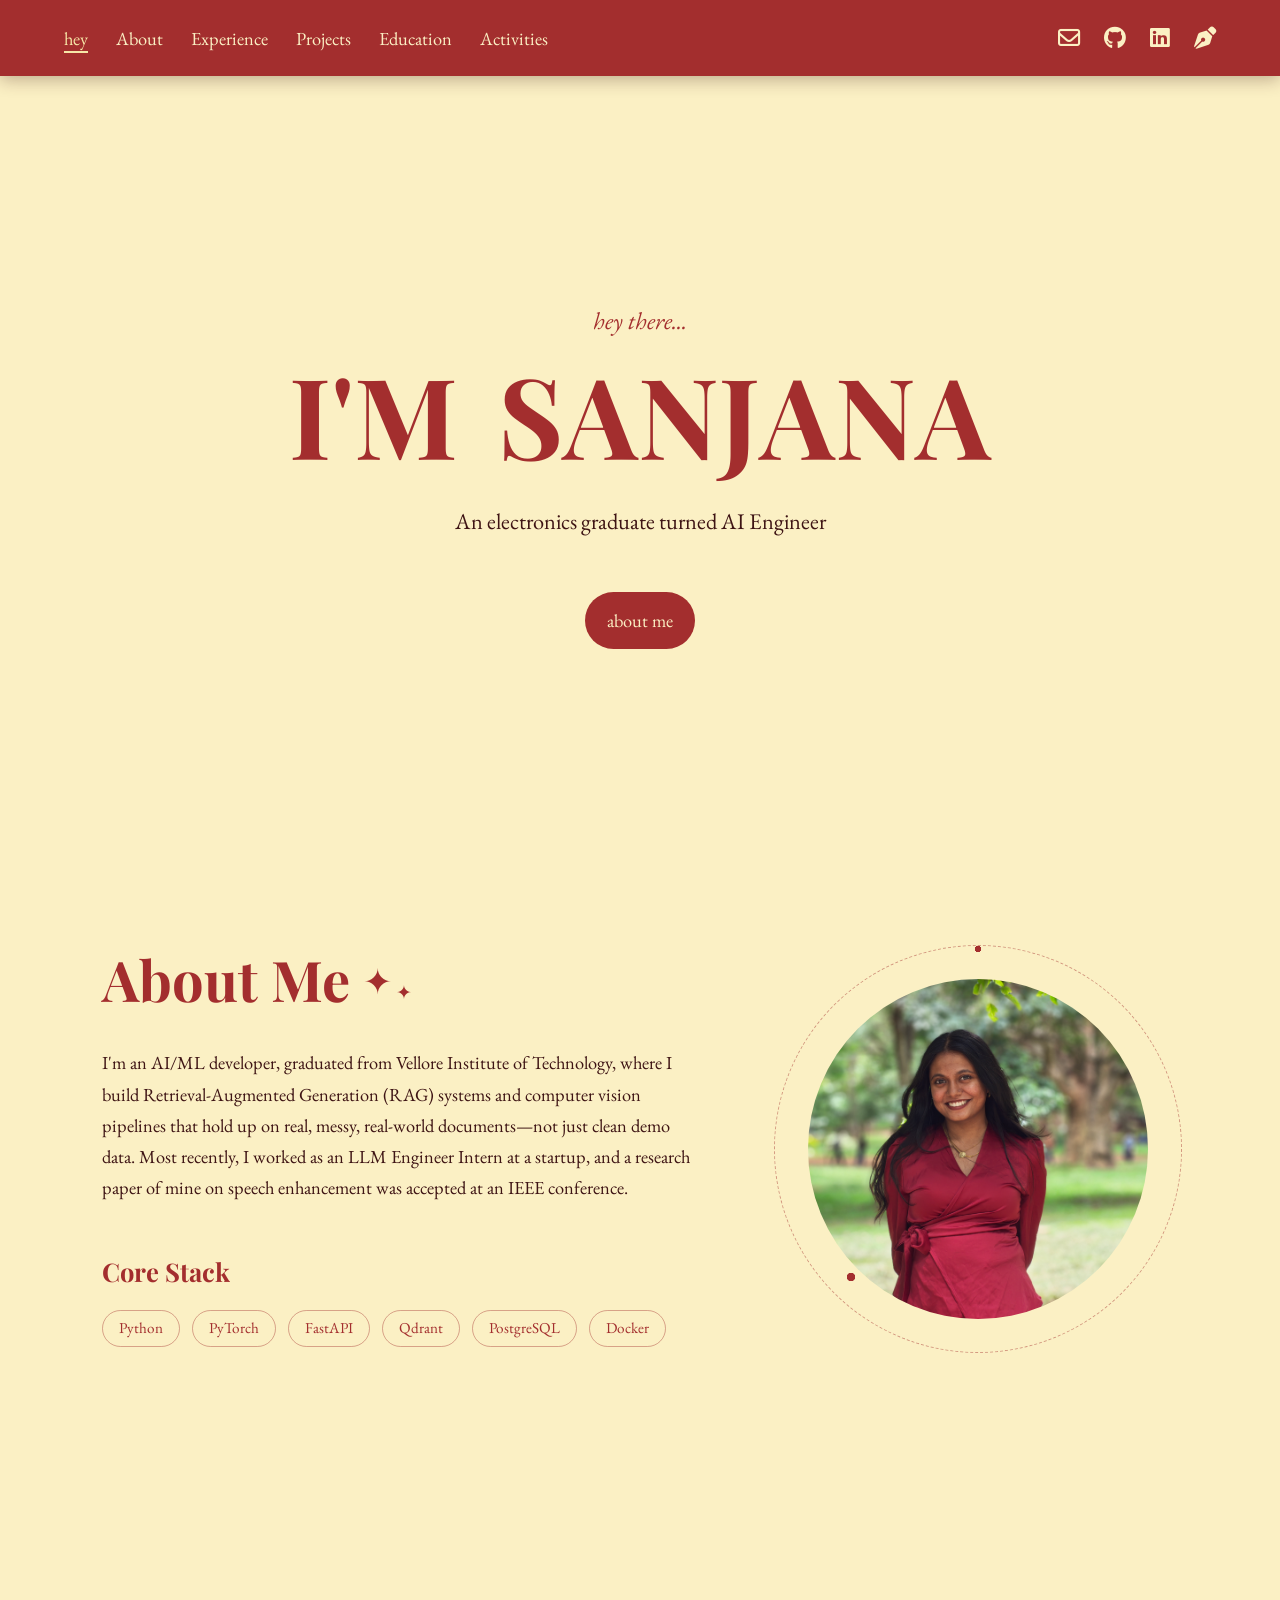
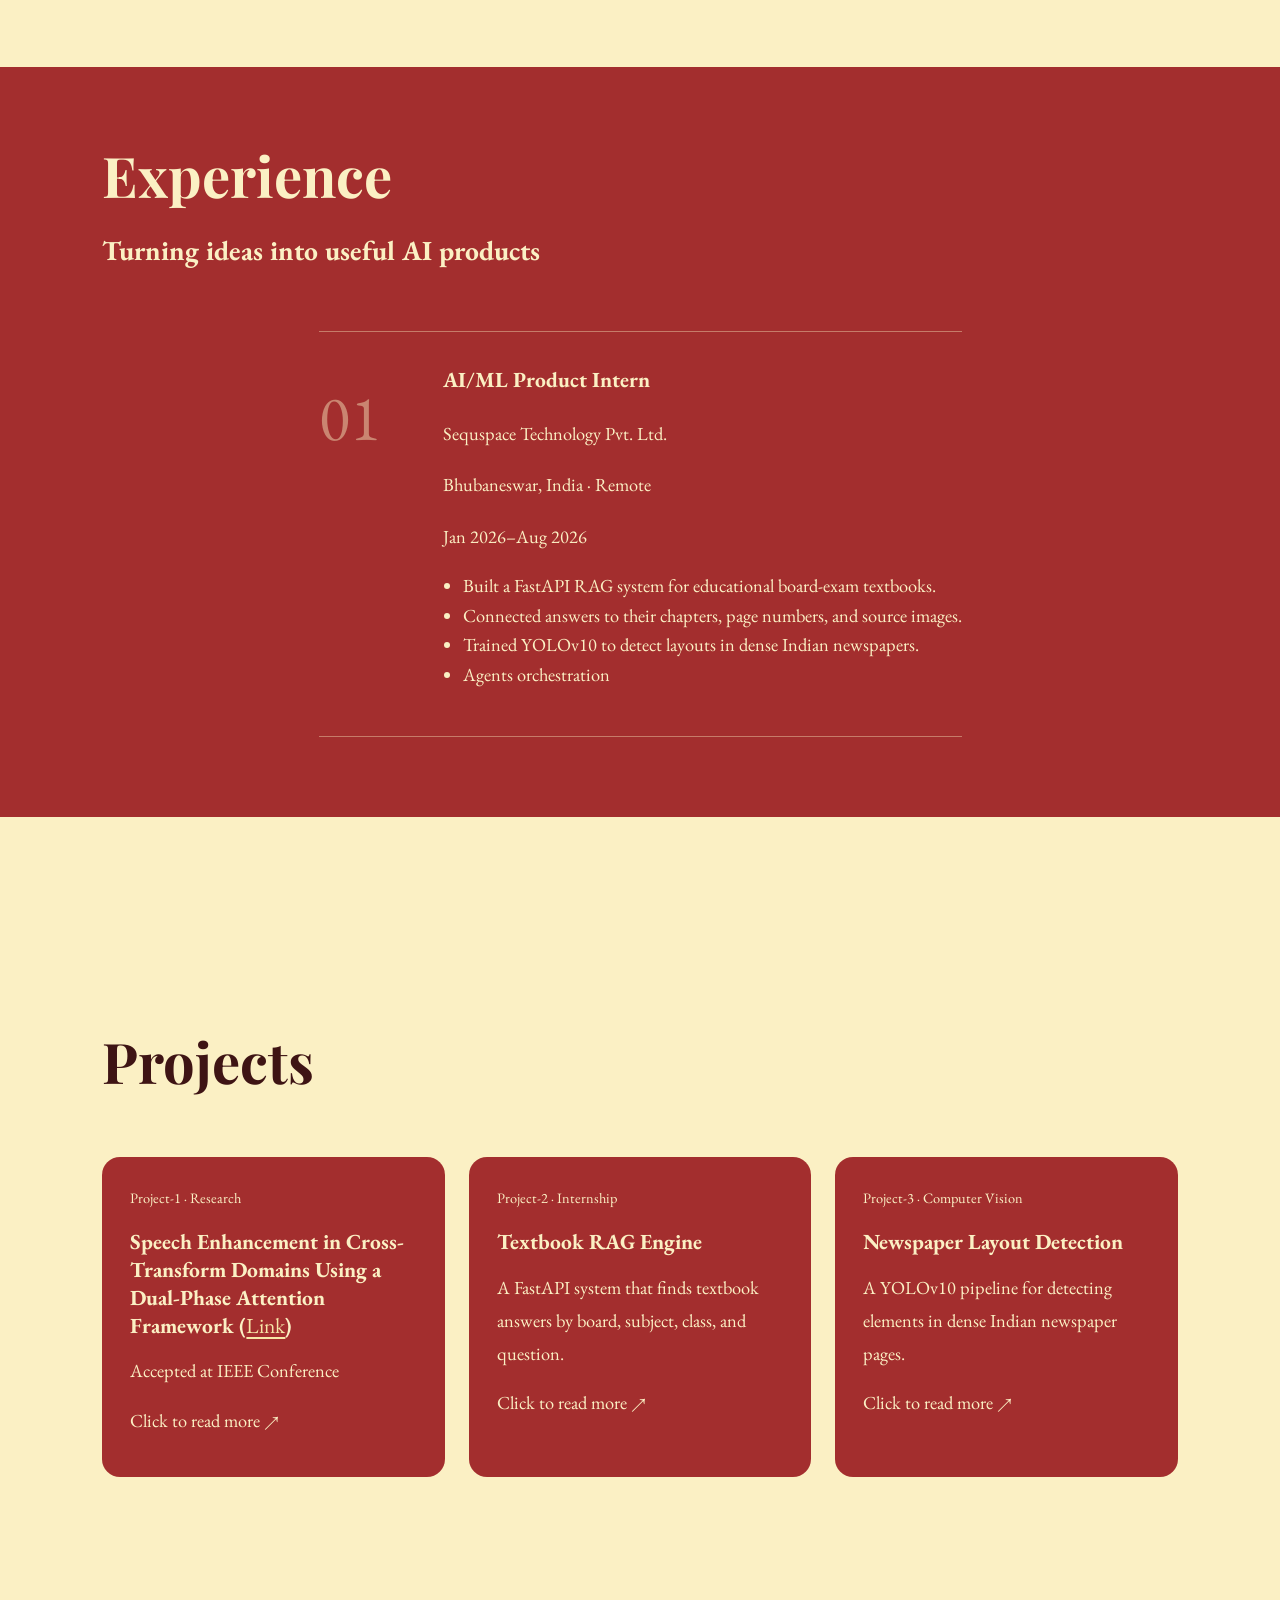
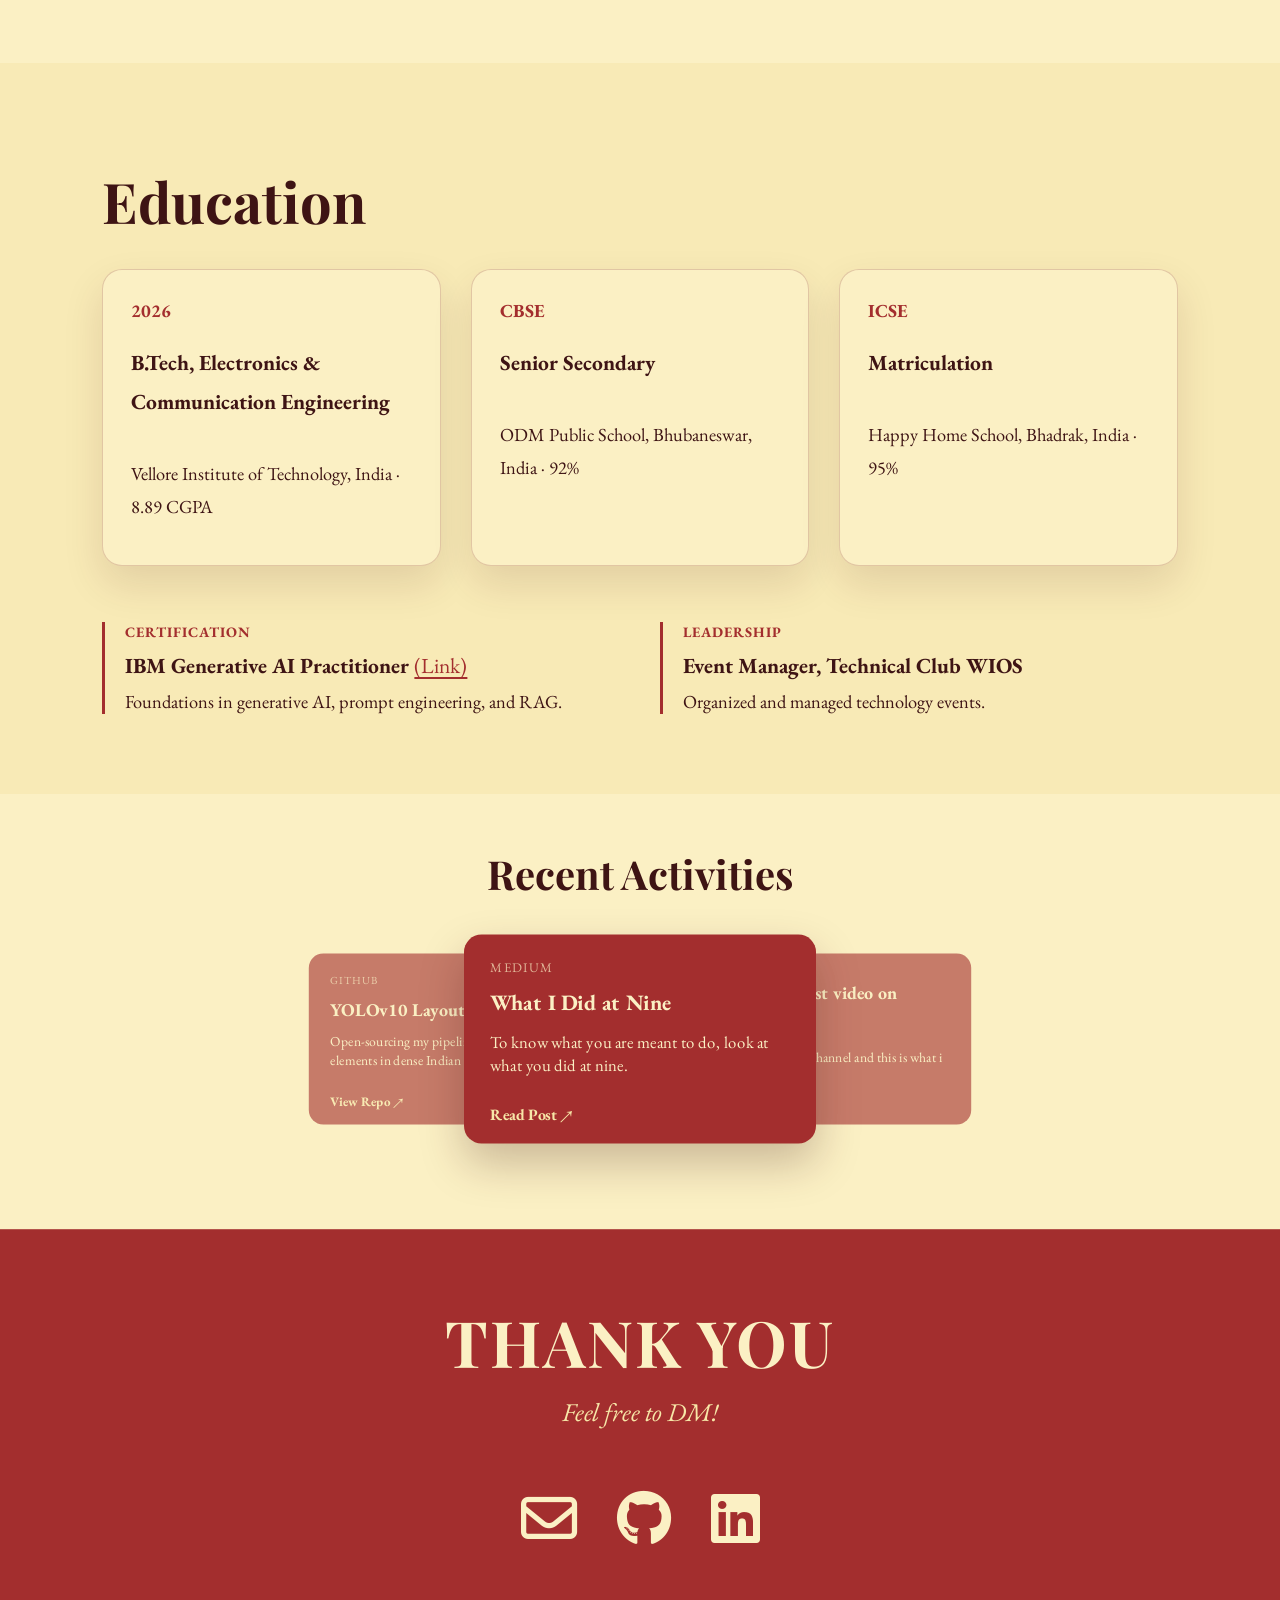
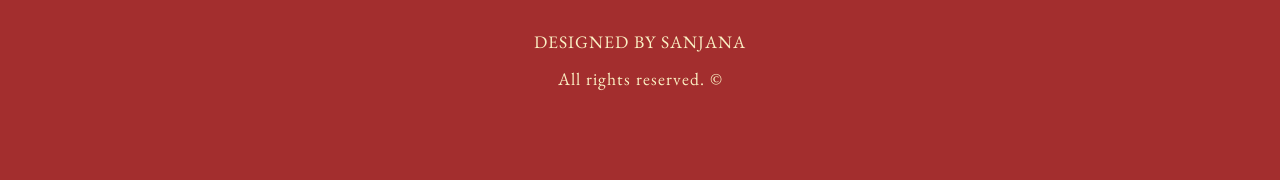
==== commit aec1bc60: "Remove YOLOv10 and OpenCV from index.html Removed YOLOv10 and OpenCV from the technologies list." ====
--- a/index.html
+++ b/index.html
@@ -76,8 +76,6 @@
           <span>PyTorch</span>
           <span>FastAPI</span>
           <span>Qdrant</span>
-          <span>YOLOv10</span>
-          <span>OpenCV</span>
           <span>PostgreSQL</span>
           <span>Docker</span>
         </div>
--- a/style.css
+++ b/style.css
@@ -425,6 +425,20 @@
   text-transform: uppercase;
   letter-spacing: 1px;
 }
+
+/* --- EDUCATION SECTION LINK STYLING --- */
+.education-extra a {
+    color: var(--maroon); /* Replaces the default blue with your theme color */
+    text-decoration: underline;
+    text-underline-offset: 4px; /* Drops the underline slightly for a cleaner look */
+    font-weight: normal; /* Keeps the "(Link)" text from looking too bulky next to the bold title */
+    transition: opacity 0.3s ease;
+}
+
+.education-extra a:hover {
+    opacity: 0.7; /* Gentle fade effect when hovered */
+}
+
 
 .reveal {
   opacity: 0;
@@ -936,3 +950,42 @@
     transform: scale(0.85) translateX(70%); /* Pulls it closer to the center card */
   }
 }
+
+/* --- TECH STACK STYLING --- */
+.tech-stack {
+  margin-top: 24px;
+  width: 100%;
+}
+
+.tech-stack h3 {
+  font-family: 'Playfair Display', serif;
+  color: var(--maroon);
+  margin: 0 0 16px 0;
+  font-size: 1.6rem;
+}
+
+.tech-tags {
+  display: flex;
+  flex-wrap: wrap; /* Allows tags to wrap to the next line on smaller screens */
+  gap: 12px;
+}
+
+.tech-tags span {
+  background: transparent;
+  color: var(--maroon);
+  border: 1px solid rgba(163, 46, 46, 0.4); /* Soft maroon border */
+  padding: 4px 16px;
+  border-radius: 50px; /* Creates the elegant rounded pill shape */
+  font-size: 0.95rem;
+  transition: all 0.3s ease;
+  cursor: default;
+}
+
+/* Adds a smooth fill effect when hovered */
+.tech-tags span:hover {
+  background: var(--maroon);
+  color: var(--cream);
+  border-color: var(--maroon);
+  transform: translateY(-2px);
+}
+
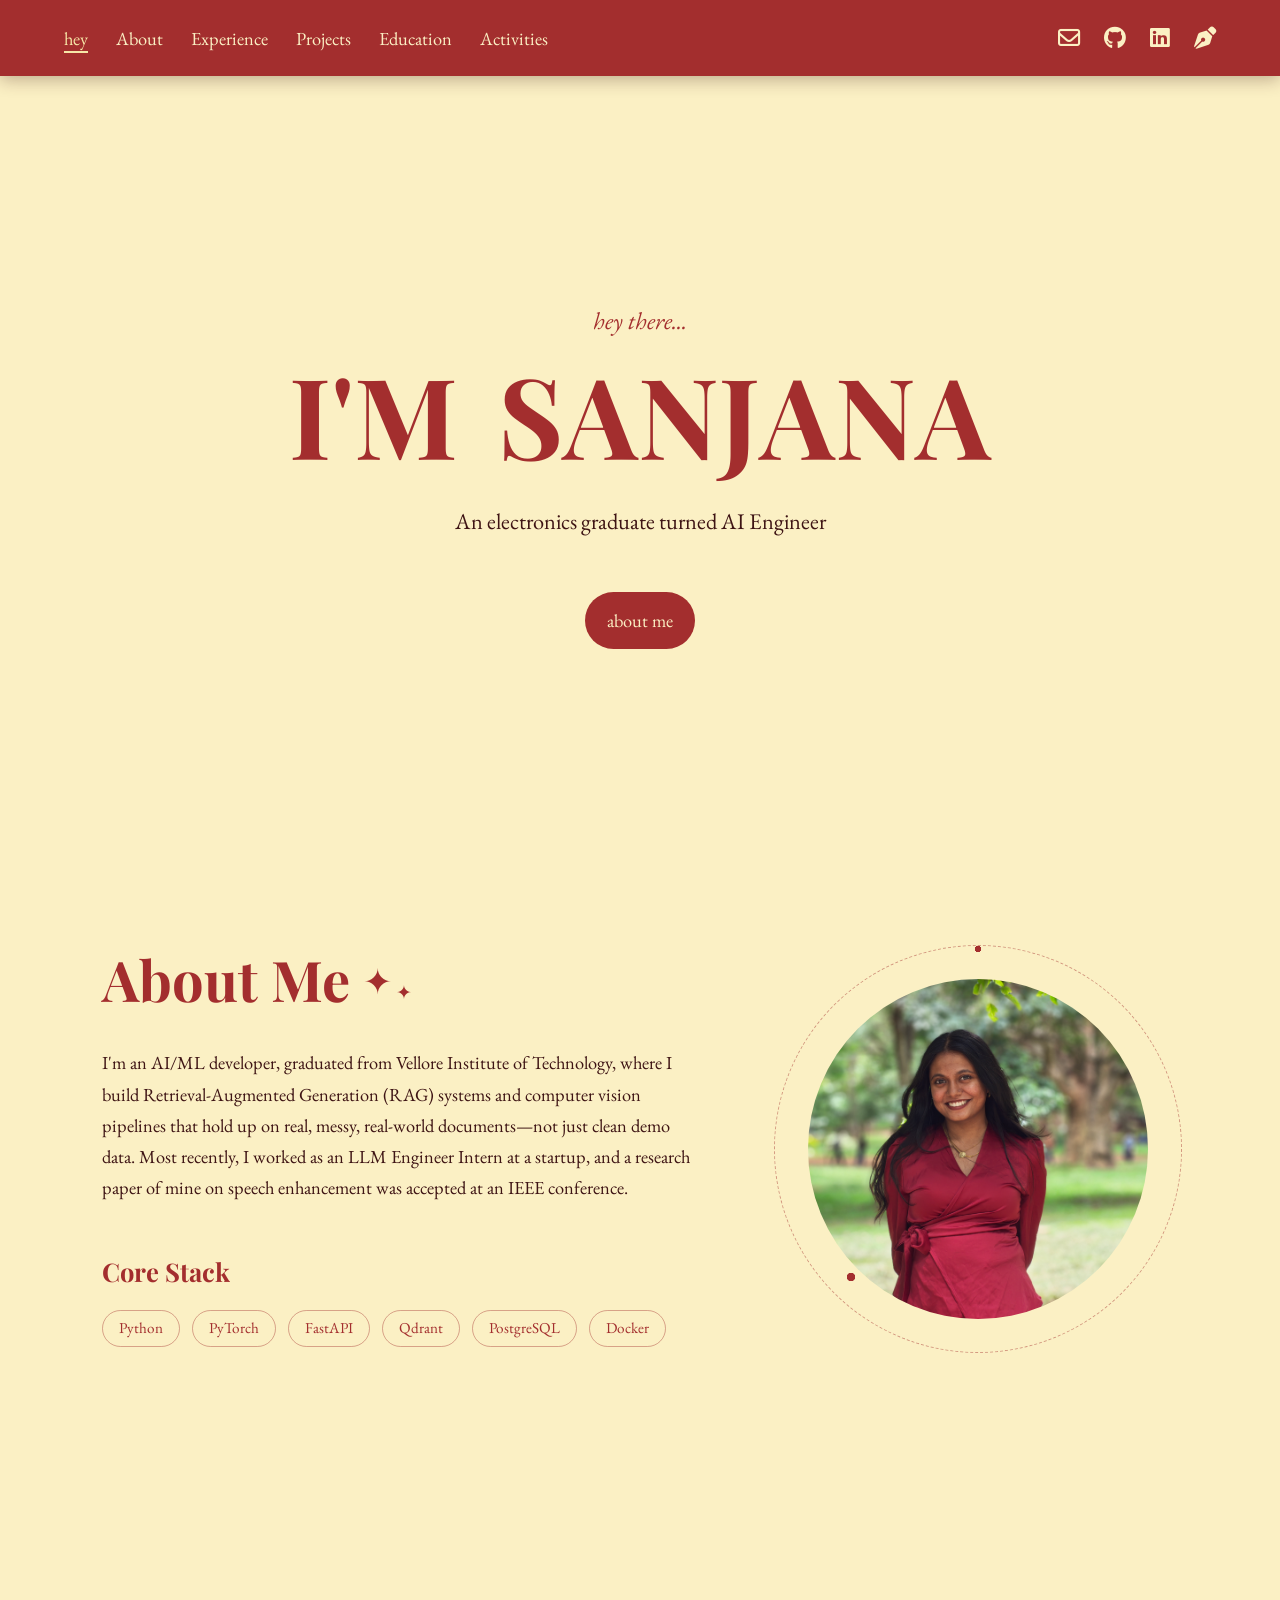
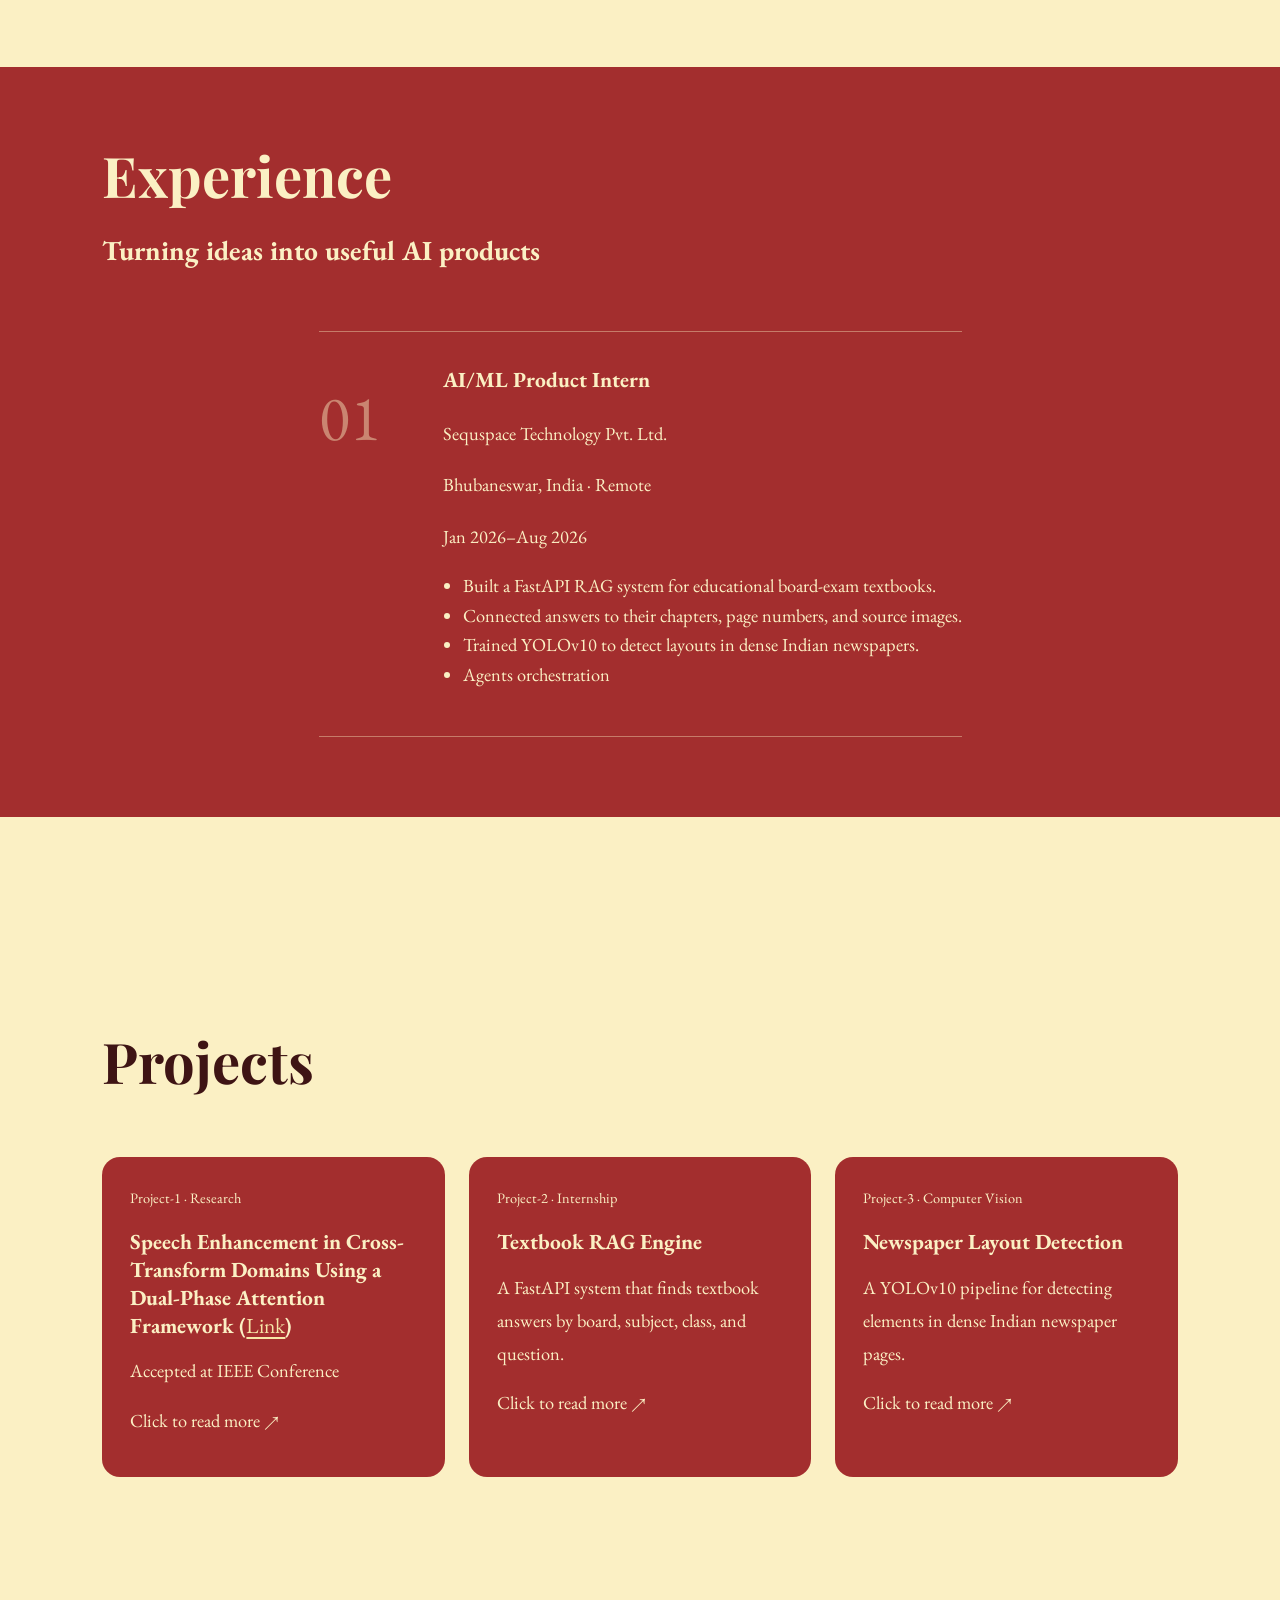
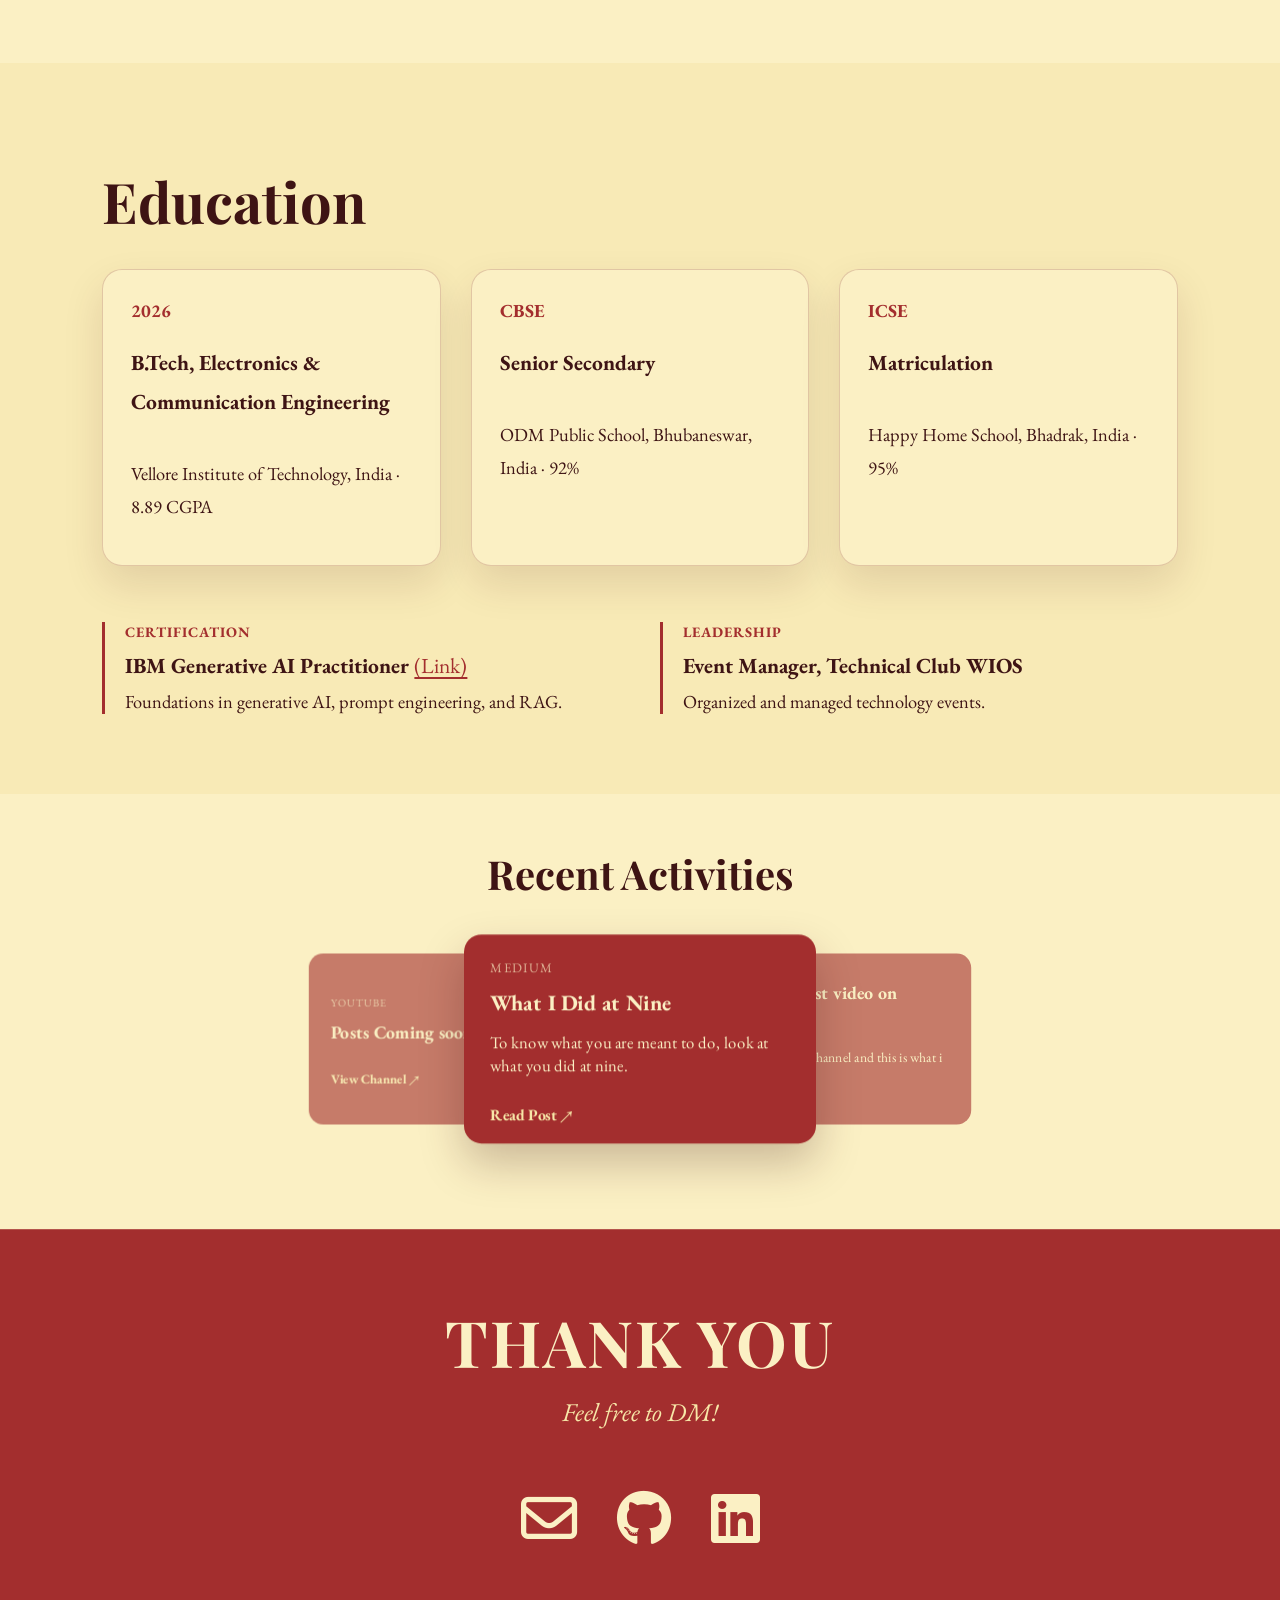
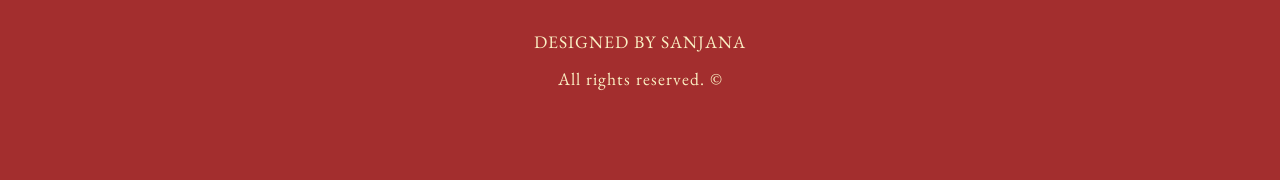
==== commit 752f14a9: "Delete YOLOv10 Layout Detection activity card Removed activity card for YOLOv10 Layout Detection." ====
--- a/index.html
+++ b/index.html
@@ -260,16 +260,6 @@
         <a href="https://www.youtube.com/@Sawnjawna19">View Channel ↗</a>
       </div>
     </div>
-    
-    
-    <div class="activity-card prev" onclick="moveToCard(this)">
-      <div class="card-content">
-        <span class="activity-tag">GitHub</span>
-        <h3>YOLOv10 Layout Detection</h3>
-        <p>Open-sourcing my pipeline for detecting elements in dense Indian newspaper pages.</p>
-        <a href="#">View Repo ↗</a>
-      </div>
-    </div>
   </div>
 </section>
     </body>
